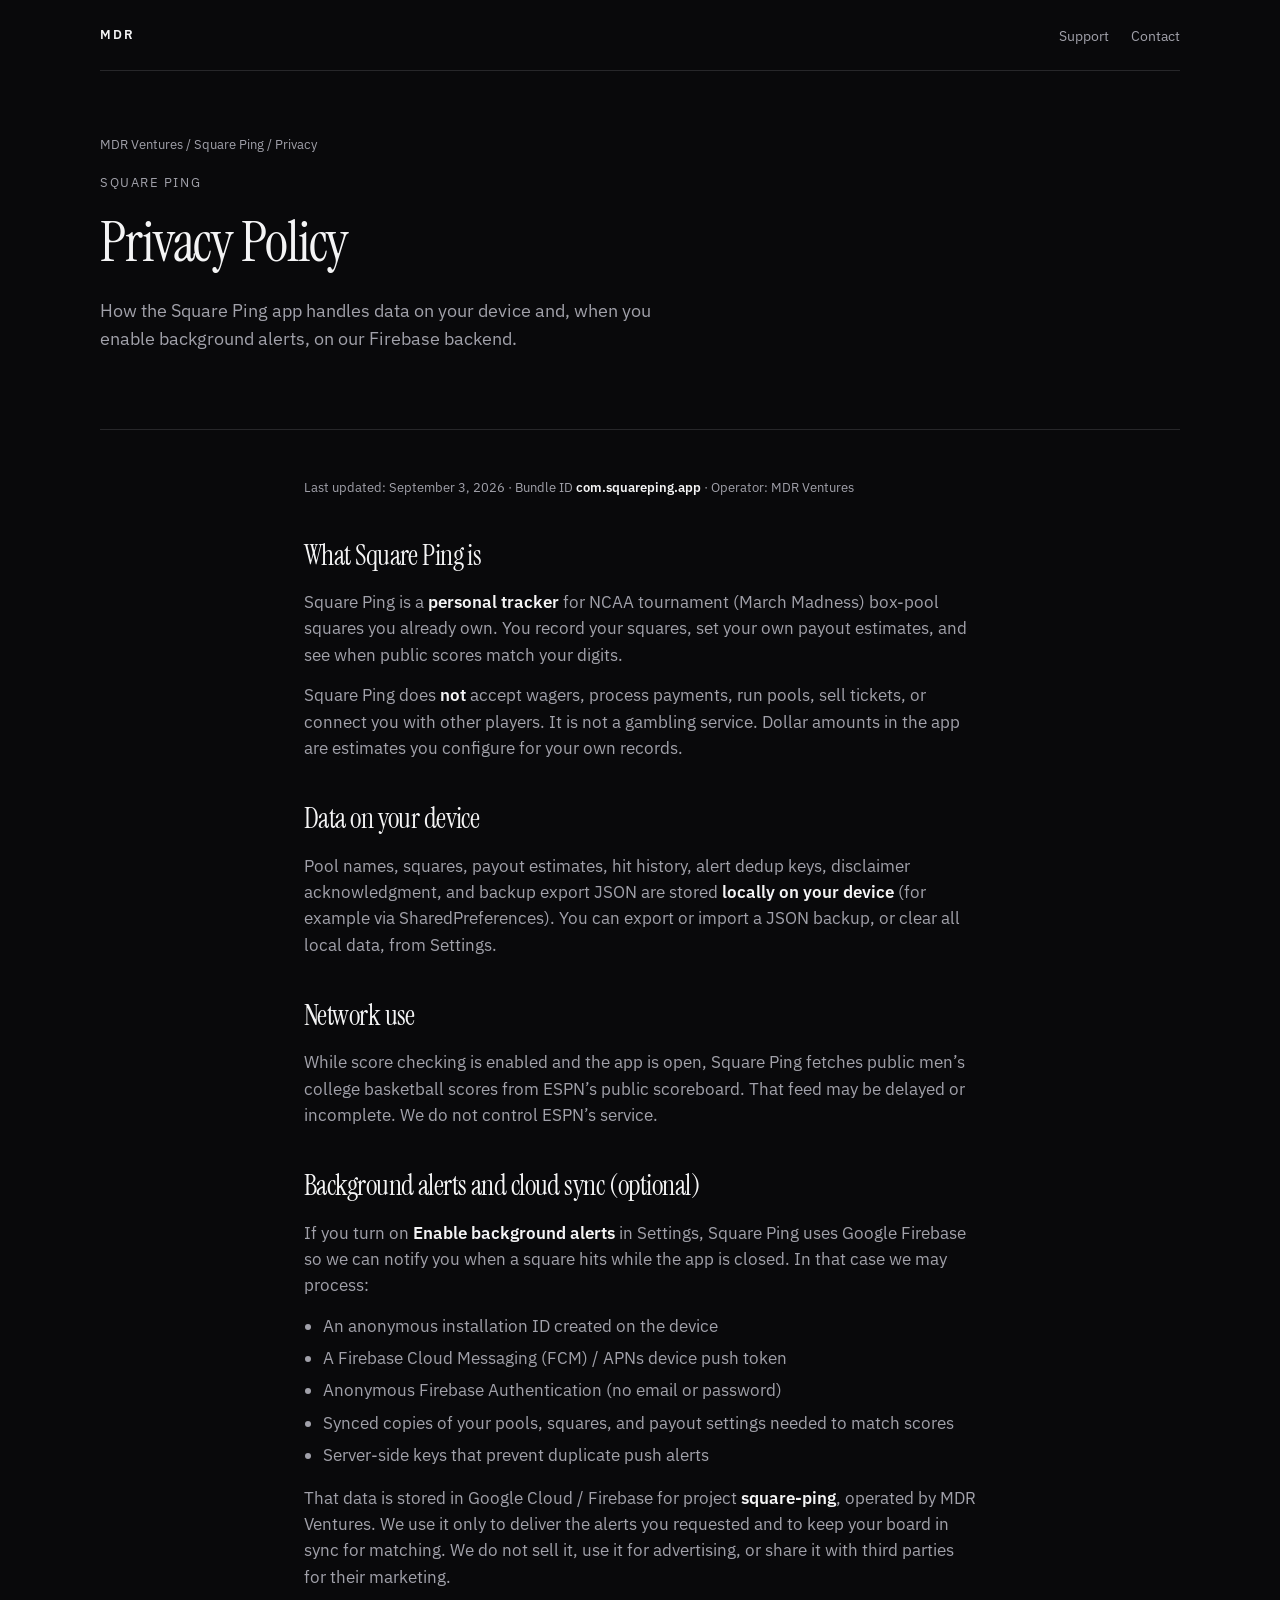
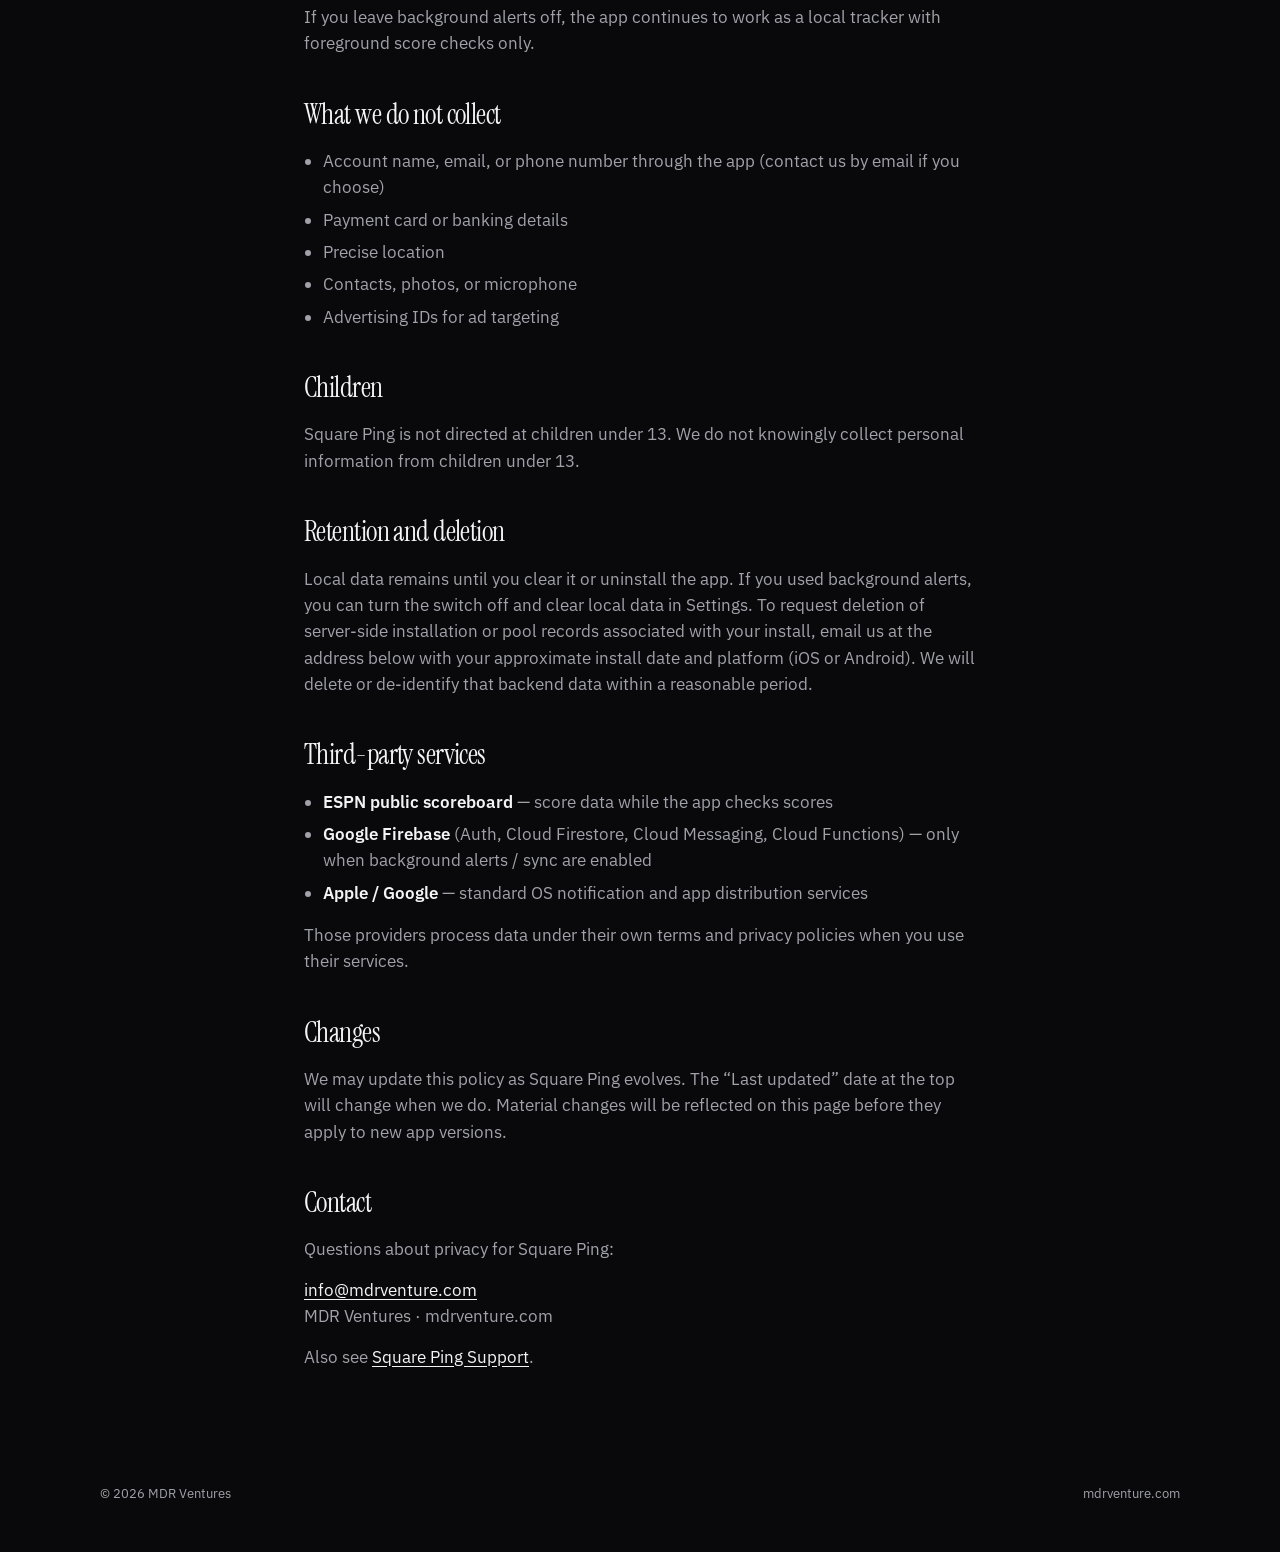
==== squareping/privacy/index.html @ a6117931 "Add Square Ping privacy and support pages App Store / Play need public HTTPS privacy and support URL" ====
<!DOCTYPE html>
<html lang="en">
<head>
  <meta charset="utf-8" />
  <meta name="viewport" content="width=device-width, initial-scale=1" />
  <title>Privacy Policy — Square Ping</title>
  <meta name="description" content="Privacy Policy for Square Ping, a personal NCAA tournament squares tracker by MDR Ventures." />
  <link rel="canonical" href="https://www.mdrventure.com/squareping/privacy/" />
  <link rel="preconnect" href="https://fonts.googleapis.com" />
  <link rel="preconnect" href="https://fonts.gstatic.com" crossorigin />
  <link href="https://fonts.googleapis.com/css2?family=IBM+Plex+Sans:wght@400;600&family=Instrument+Serif&display=swap" rel="stylesheet" />
  <link rel="stylesheet" href="/assets/css/site.css" />
</head>
<body>
  <header class="wrap nav">
    <a class="mark" href="/">MDR</a>
    <nav>
      <ul class="nav-links">
        <li><a href="/squareping/support/">Support</a></li>
        <li><a href="mailto:info@mdrventure.com">Contact</a></li>
      </ul>
    </nav>
  </header>

  <main>
    <section class="wrap page-hero">
      <p class="crumb"><a href="/">MDR Ventures</a> / Square Ping / Privacy</p>
      <p class="eyebrow">Square Ping</p>
      <h1>Privacy Policy</h1>
      <p class="dek">How the Square Ping app handles data on your device and, when you enable background alerts, on our Firebase backend.</p>
    </section>

    <article class="wrap prose">
      <p class="meta">Last updated: September 3, 2026 · Bundle ID <strong>com.squareping.app</strong> · Operator: MDR Ventures</p>

      <h2>What Square Ping is</h2>
      <p>Square Ping is a <strong>personal tracker</strong> for NCAA tournament (March Madness) box-pool squares you already own. You record your squares, set your own payout estimates, and see when public scores match your digits.</p>
      <p>Square Ping does <strong>not</strong> accept wagers, process payments, run pools, sell tickets, or connect you with other players. It is not a gambling service. Dollar amounts in the app are estimates you configure for your own records.</p>

      <h2>Data on your device</h2>
      <p>Pool names, squares, payout estimates, hit history, alert dedup keys, disclaimer acknowledgment, and backup export JSON are stored <strong>locally on your device</strong> (for example via SharedPreferences). You can export or import a JSON backup, or clear all local data, from Settings.</p>

      <h2>Network use</h2>
      <p>While score checking is enabled and the app is open, Square Ping fetches public men’s college basketball scores from ESPN’s public scoreboard. That feed may be delayed or incomplete. We do not control ESPN’s service.</p>

      <h2>Background alerts and cloud sync (optional)</h2>
      <p>If you turn on <strong>Enable background alerts</strong> in Settings, Square Ping uses Google Firebase so we can notify you when a square hits while the app is closed. In that case we may process:</p>
      <ul>
        <li>An anonymous installation ID created on the device</li>
        <li>A Firebase Cloud Messaging (FCM) / APNs device push token</li>
        <li>Anonymous Firebase Authentication (no email or password)</li>
        <li>Synced copies of your pools, squares, and payout settings needed to match scores</li>
        <li>Server-side keys that prevent duplicate push alerts</li>
      </ul>
      <p>That data is stored in Google Cloud / Firebase for project <strong>square-ping</strong>, operated by MDR Ventures. We use it only to deliver the alerts you requested and to keep your board in sync for matching. We do not sell it, use it for advertising, or share it with third parties for their marketing.</p>
      <p>If you leave background alerts off, the app continues to work as a local tracker with foreground score checks only.</p>

      <h2>What we do not collect</h2>
      <ul>
        <li>Account name, email, or phone number through the app (contact us by email if you choose)</li>
        <li>Payment card or banking details</li>
        <li>Precise location</li>
        <li>Contacts, photos, or microphone</li>
        <li>Advertising IDs for ad targeting</li>
      </ul>

      <h2>Children</h2>
      <p>Square Ping is not directed at children under 13. We do not knowingly collect personal information from children under 13.</p>

      <h2>Retention and deletion</h2>
      <p>Local data remains until you clear it or uninstall the app. If you used background alerts, you can turn the switch off and clear local data in Settings. To request deletion of server-side installation or pool records associated with your install, email us at the address below with your approximate install date and platform (iOS or Android). We will delete or de-identify that backend data within a reasonable period.</p>

      <h2>Third-party services</h2>
      <ul>
        <li><strong>ESPN public scoreboard</strong> — score data while the app checks scores</li>
        <li><strong>Google Firebase</strong> (Auth, Cloud Firestore, Cloud Messaging, Cloud Functions) — only when background alerts / sync are enabled</li>
        <li><strong>Apple / Google</strong> — standard OS notification and app distribution services</li>
      </ul>
      <p>Those providers process data under their own terms and privacy policies when you use their services.</p>

      <h2>Changes</h2>
      <p>We may update this policy as Square Ping evolves. The “Last updated” date at the top will change when we do. Material changes will be reflected on this page before they apply to new app versions.</p>

      <h2>Contact</h2>
      <p>Questions about privacy for Square Ping:</p>
      <p><a href="mailto:info@mdrventure.com">info@mdrventure.com</a><br />
      MDR Ventures · mdrventure.com</p>
      <p>Also see <a href="/squareping/support/">Square Ping Support</a>.</p>
    </article>
  </main>

  <footer class="wrap foot">
    <p>© 2026 MDR Ventures</p>
    <p>mdrventure.com</p>
  </footer>
</body>
</html>
---- assets/css/site.css ----
:root {
  --bg: #09090b;
  --bg-elev: #111113;
  --text: #f4f4f5;
  --muted: #a1a1aa;
  --line: #27272a;
  --accent: #e8e4d9;
}

* { box-sizing: border-box; }
html, body { margin: 0; padding: 0; }
html { scroll-behavior: smooth; }

body {
  background: var(--bg);
  color: var(--text);
  font-family: "IBM Plex Sans", "Helvetica Neue", Helvetica, Arial, sans-serif;
  font-size: 17px;
  line-height: 1.55;
  -webkit-font-smoothing: antialiased;
}

a { color: inherit; }

.wrap {
  width: min(1080px, calc(100% - 48px));
  margin: 0 auto;
}

.nav {
  display: flex;
  align-items: center;
  justify-content: space-between;
  padding: 22px 0;
  border-bottom: 1px solid var(--line);
}

.mark {
  font-size: 13px;
  font-weight: 600;
  letter-spacing: 0.16em;
  text-decoration: none;
}

.nav-links {
  display: flex;
  gap: 22px;
  list-style: none;
  margin: 0;
  padding: 0;
}

.nav-links a {
  color: var(--muted);
  text-decoration: none;
  font-size: 14px;
}

.nav-links a:hover { color: var(--text); }

.hero {
  padding: 96px 0 88px;
  border-bottom: 1px solid var(--line);
}

.eyebrow {
  color: var(--muted);
  font-size: 13px;
  letter-spacing: 0.12em;
  text-transform: uppercase;
  margin: 0 0 22px;
}

h1, h2, h3 {
  font-family: "Instrument Serif", Georgia, "Times New Roman", serif;
  font-weight: 400;
  letter-spacing: -0.02em;
  margin: 0;
}

h1 {
  font-size: clamp(40px, 7vw, 76px);
  line-height: 0.95;
  max-width: 14ch;
}

.dek {
  max-width: 36rem;
  color: var(--muted);
  font-size: 18px;
  margin: 28px 0 36px;
}

.btn {
  display: inline-flex;
  align-items: center;
  background: var(--accent);
  color: #111;
  text-decoration: none;
  font-size: 14px;
  font-weight: 600;
  letter-spacing: 0.02em;
  padding: 12px 18px;
}

.btn:hover { filter: brightness(1.05); }

.section {
  padding: 80px 0;
  border-bottom: 1px solid var(--line);
}

h2 {
  font-size: clamp(28px, 4vw, 40px);
  margin-bottom: 36px;
}

.grid {
  display: grid;
  grid-template-columns: repeat(2, 1fr);
  gap: 1px;
  background: var(--line);
  border: 1px solid var(--line);
}

.tile {
  background: var(--bg);
  padding: 28px 26px 32px;
}

.tile h3 {
  font-size: 28px;
  margin-bottom: 12px;
}

.tile p, .prose p {
  color: var(--muted);
  margin: 0;
}

.split {
  display: grid;
  grid-template-columns: 1fr 1fr;
  gap: 48px;
}

.note {
  color: var(--text);
  font-size: 20px;
  line-height: 1.45;
  margin: 0 0 16px;
}

.fine {
  color: var(--muted);
  font-size: 14px;
  margin: 0;
}

.contact-mail {
  display: inline-block;
  font-family: "Instrument Serif", Georgia, serif;
  font-size: clamp(28px, 4vw, 44px);
  text-decoration: none;
  border-bottom: 1px solid var(--line);
  padding-bottom: 4px;
}

.contact-mail:hover { border-bottom-color: var(--text); }

.foot {
  padding: 28px 0 48px;
  display: flex;
  justify-content: space-between;
  gap: 16px;
  color: var(--muted);
  font-size: 13px;
}

.foot p { margin: 0; }

@media (max-width: 720px) {
  .wrap { width: min(1080px, calc(100% - 32px)); }
  .hero { padding: 64px 0 56px; }
  .section { padding: 56px 0; }
  .grid, .split { grid-template-columns: 1fr; }
  .foot { flex-direction: column; }
}

/* Legal / product subpages */
.page-hero {
  padding: 64px 0 40px;
  border-bottom: 1px solid var(--line);
}
.page-hero h1 {
  max-width: 18ch;
  font-size: clamp(36px, 6vw, 56px);
}
.crumb {
  color: var(--muted);
  font-size: 13px;
  margin: 0 0 18px;
}
.crumb a { color: var(--muted); text-decoration: none; }
.crumb a:hover { color: var(--text); }
.prose {
  padding: 48px 0 72px;
  max-width: 42rem;
}
.prose h2 {
  font-size: 28px;
  margin: 36px 0 12px;
}
.prose h3 {
  font-family: "IBM Plex Sans", sans-serif;
  font-size: 15px;
  font-weight: 600;
  letter-spacing: 0.04em;
  text-transform: uppercase;
  color: var(--muted);
  margin: 28px 0 10px;
}
.prose p { margin: 0 0 14px; color: var(--muted); }
.prose ul {
  margin: 0 0 16px;
  padding-left: 1.2rem;
  color: var(--muted);
}
.prose li { margin-bottom: 6px; }
.prose strong { color: var(--text); font-weight: 600; }
.prose a { color: var(--text); text-decoration: underline; text-underline-offset: 3px; }
.meta {
  color: var(--muted);
  font-size: 13px;
  margin: 0 0 28px;
}
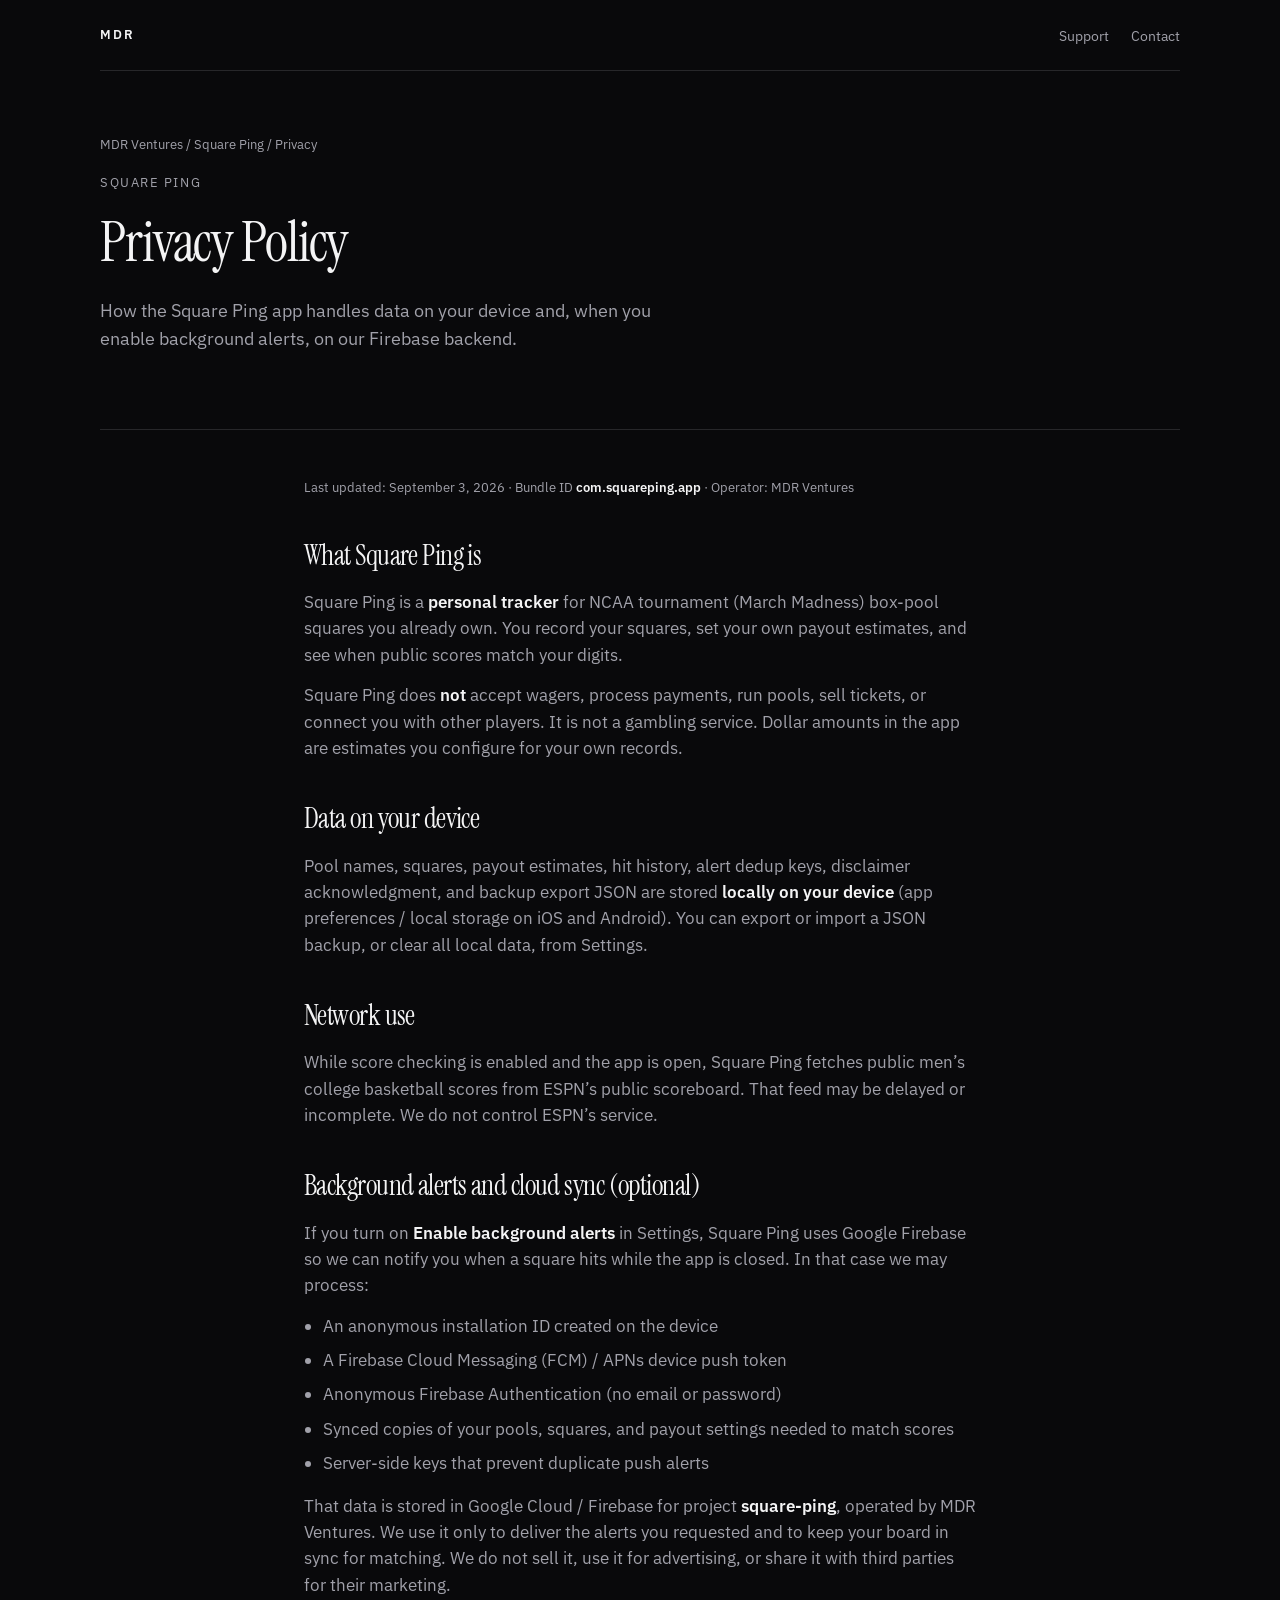
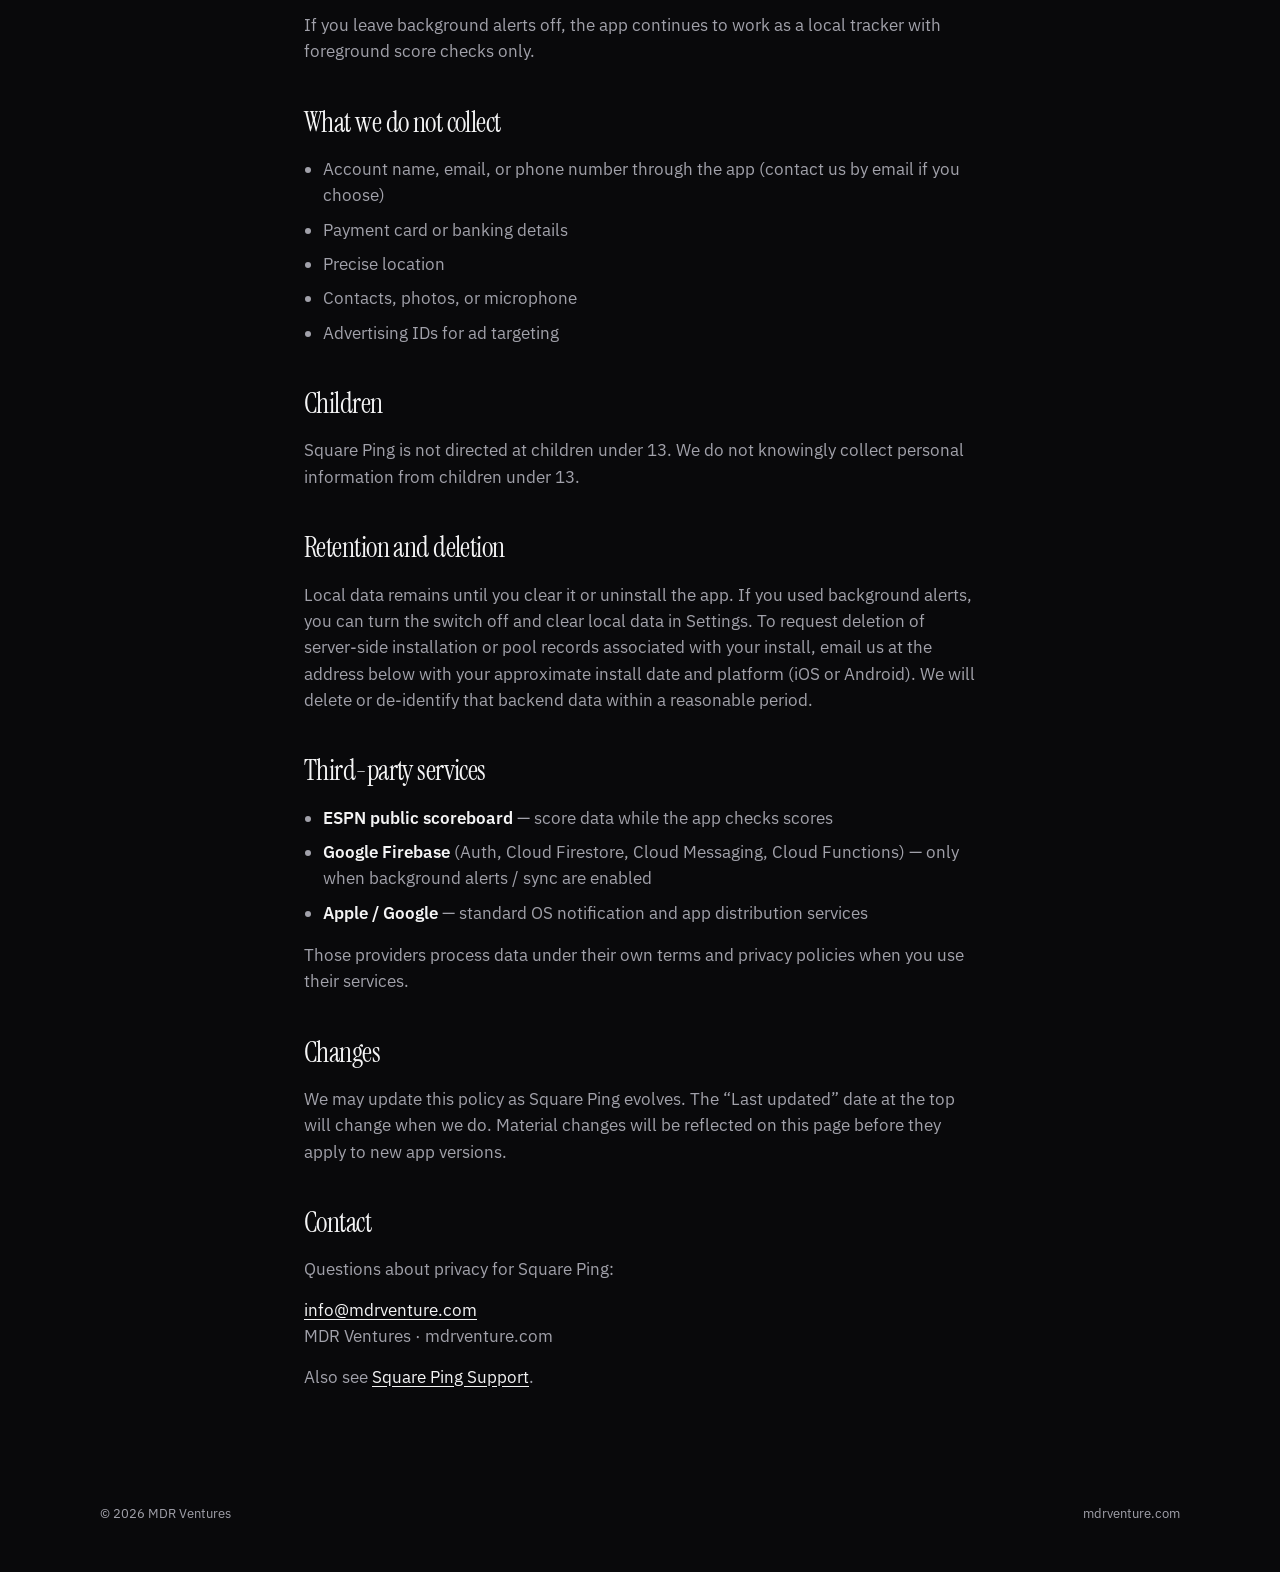
==== commit 36701245: "Address Copilot review: CSS redundancy, privacy wording, support copy and styles" ====
--- a/squareping/privacy/index.html
+++ b/squareping/privacy/index.html
@@ -38,7 +38,7 @@
       <p>Square Ping does <strong>not</strong> accept wagers, process payments, run pools, sell tickets, or connect you with other players. It is not a gambling service. Dollar amounts in the app are estimates you configure for your own records.</p>
 
       <h2>Data on your device</h2>
-      <p>Pool names, squares, payout estimates, hit history, alert dedup keys, disclaimer acknowledgment, and backup export JSON are stored <strong>locally on your device</strong> (for example via SharedPreferences). You can export or import a JSON backup, or clear all local data, from Settings.</p>
+      <p>Pool names, squares, payout estimates, hit history, alert dedup keys, disclaimer acknowledgment, and backup export JSON are stored <strong>locally on your device</strong> (app preferences / local storage on iOS and Android). You can export or import a JSON backup, or clear all local data, from Settings.</p>
 
       <h2>Network use</h2>
       <p>While score checking is enabled and the app is open, Square Ping fetches public men’s college basketball scores from ESPN’s public scoreboard. That feed may be delayed or incomplete. We do not control ESPN’s service.</p>
--- a/assets/css/site.css
+++ b/assets/css/site.css
@@ -133,7 +133,7 @@
   margin-bottom: 12px;
 }
 
-.tile p, .prose p {
+.tile p {
   color: var(--muted);
   margin: 0;
 }
@@ -221,14 +221,18 @@
   margin: 28px 0 10px;
 }
 .prose p { margin: 0 0 14px; color: var(--muted); }
-.prose ul {
+.prose ul,
+.prose ol {
   margin: 0 0 16px;
   padding-left: 1.2rem;
   color: var(--muted);
 }
-.prose li { margin-bottom: 6px; }
+.prose li { margin-bottom: 8px; }
 .prose strong { color: var(--text); font-weight: 600; }
 .prose a { color: var(--text); text-decoration: underline; text-underline-offset: 3px; }
+.prose .after-contact {
+  margin-top: 24px;
+}
 .meta {
   color: var(--muted);
   font-size: 13px;
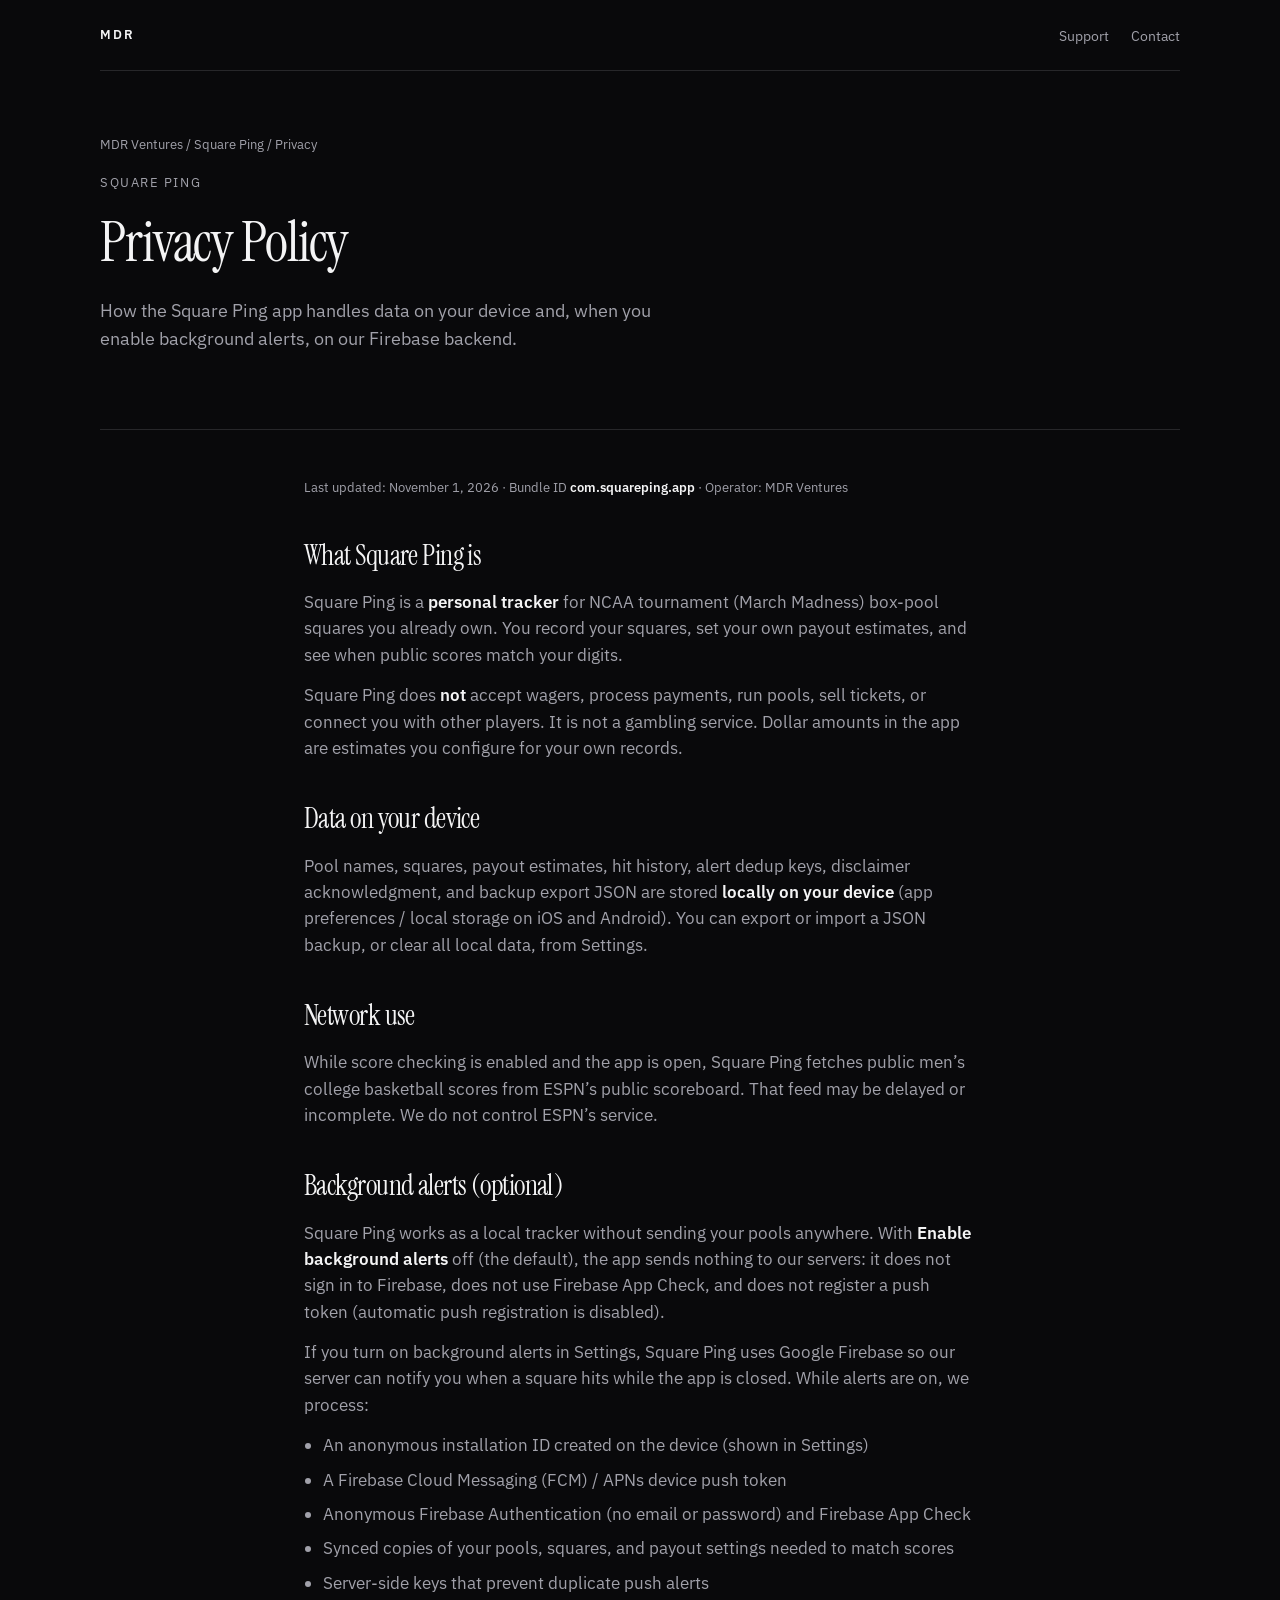
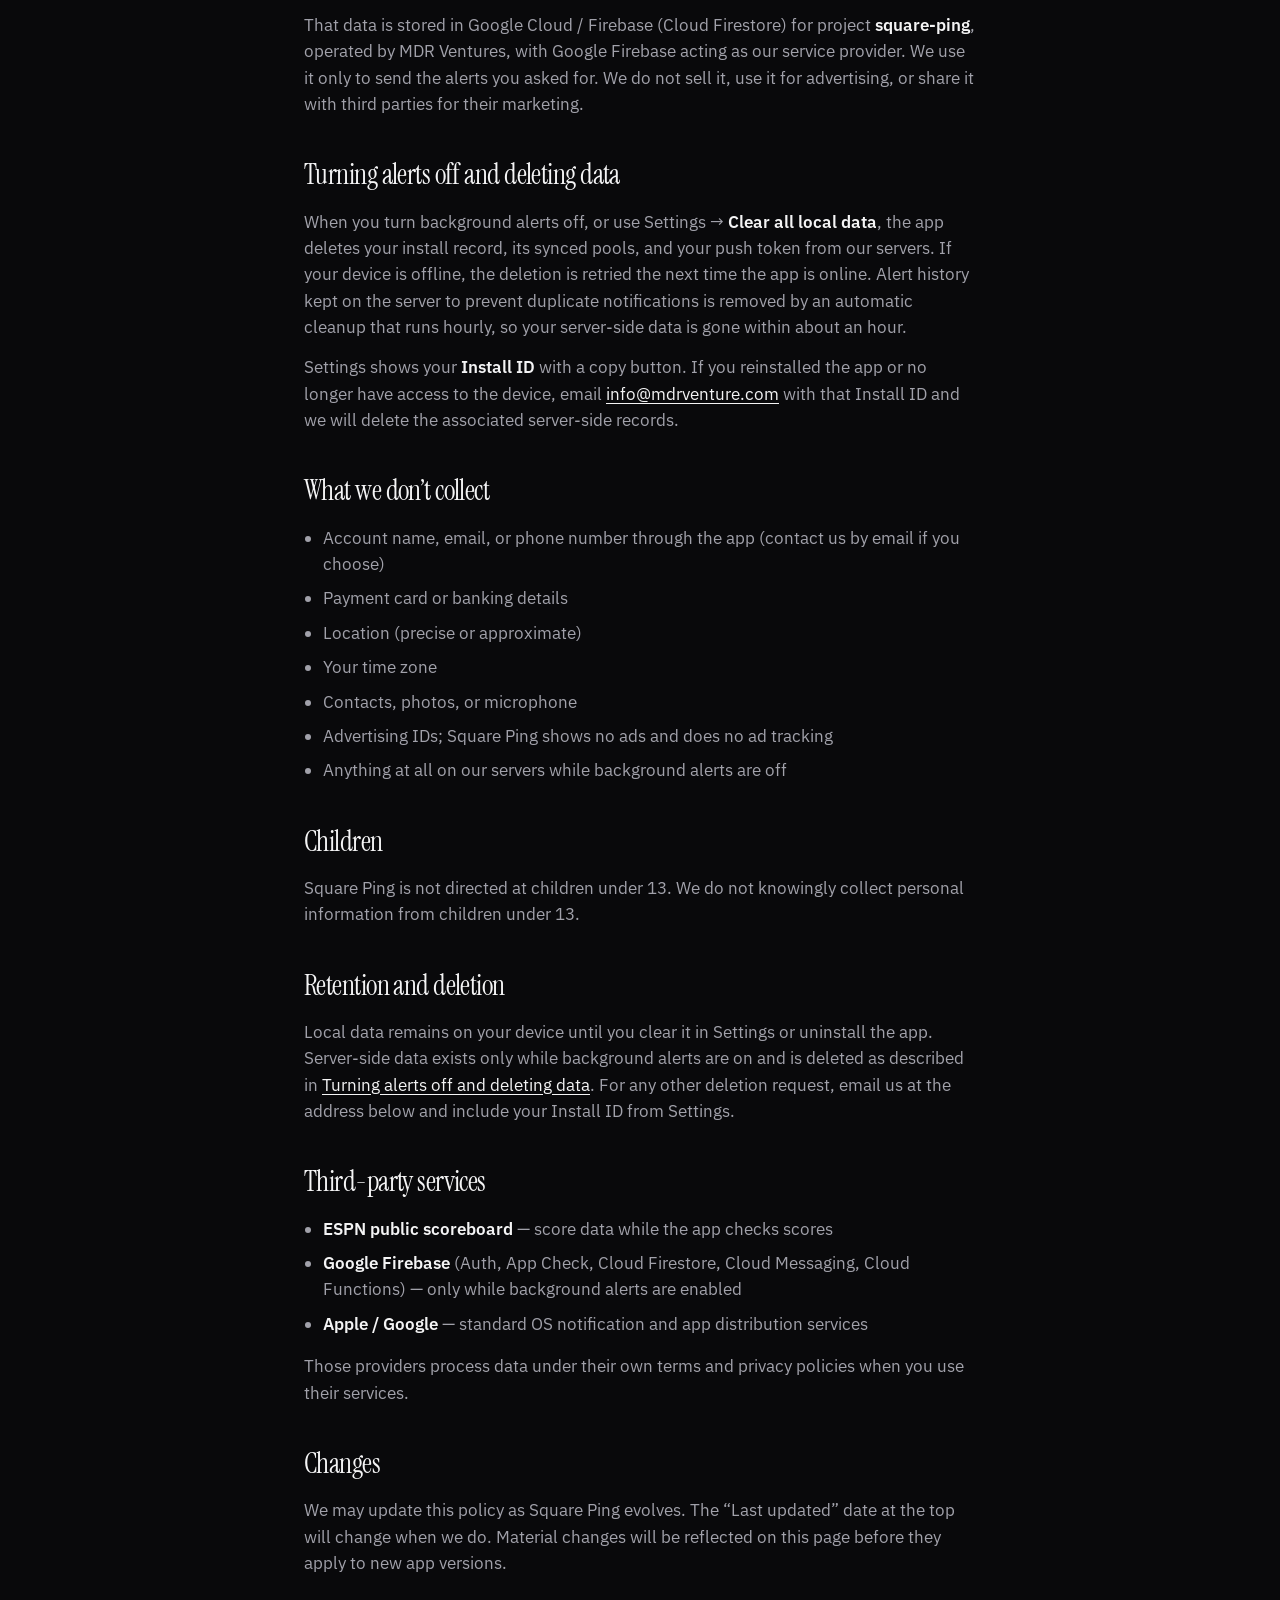
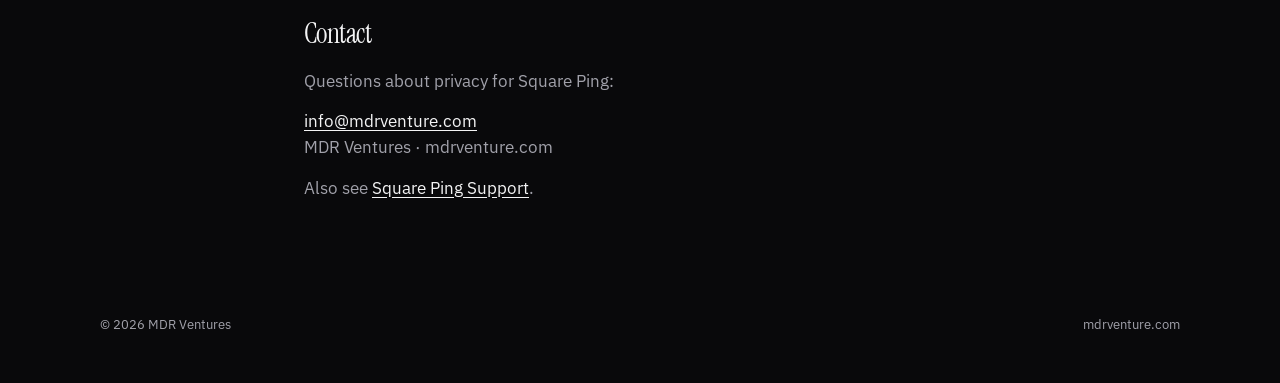
==== commit 71649ca9: "Square Ping privacy: alerts-off sync gating and deletion (app 1.0.0+8)" ====
--- a/squareping/privacy/index.html
+++ b/squareping/privacy/index.html
@@ -31,7 +31,7 @@
     </section>
 
     <article class="wrap prose">
-      <p class="meta">Last updated: September 3, 2026 · Bundle ID <strong>com.squareping.app</strong> · Operator: MDR Ventures</p>
+      <p class="meta">Last updated: November 1, 2026 · Bundle ID <strong>com.squareping.app</strong> · Operator: MDR Ventures</p>
 
       <h2>What Square Ping is</h2>
       <p>Square Ping is a <strong>personal tracker</strong> for NCAA tournament (March Madness) box-pool squares you already own. You record your squares, set your own payout estimates, and see when public scores match your digits.</p>
@@ -43,37 +43,43 @@
       <h2>Network use</h2>
       <p>While score checking is enabled and the app is open, Square Ping fetches public men’s college basketball scores from ESPN’s public scoreboard. That feed may be delayed or incomplete. We do not control ESPN’s service.</p>
 
-      <h2>Background alerts and cloud sync (optional)</h2>
-      <p>If you turn on <strong>Enable background alerts</strong> in Settings, Square Ping uses Google Firebase so we can notify you when a square hits while the app is closed. In that case we may process:</p>
+      <h2>Background alerts (optional)</h2>
+      <p>Square Ping works as a local tracker without sending your pools anywhere. With <strong>Enable background alerts</strong> off (the default), the app sends nothing to our servers: it does not sign in to Firebase, does not use Firebase App Check, and does not register a push token (automatic push registration is disabled).</p>
+      <p>If you turn on background alerts in Settings, Square Ping uses Google Firebase so our server can notify you when a square hits while the app is closed. While alerts are on, we process:</p>
       <ul>
-        <li>An anonymous installation ID created on the device</li>
+        <li>An anonymous installation ID created on the device (shown in Settings)</li>
         <li>A Firebase Cloud Messaging (FCM) / APNs device push token</li>
-        <li>Anonymous Firebase Authentication (no email or password)</li>
+        <li>Anonymous Firebase Authentication (no email or password) and Firebase App Check</li>
         <li>Synced copies of your pools, squares, and payout settings needed to match scores</li>
         <li>Server-side keys that prevent duplicate push alerts</li>
       </ul>
-      <p>That data is stored in Google Cloud / Firebase for project <strong>square-ping</strong>, operated by MDR Ventures. We use it only to deliver the alerts you requested and to keep your board in sync for matching. We do not sell it, use it for advertising, or share it with third parties for their marketing.</p>
-      <p>If you leave background alerts off, the app continues to work as a local tracker with foreground score checks only.</p>
+      <p>That data is stored in Google Cloud / Firebase (Cloud Firestore) for project <strong>square-ping</strong>, operated by MDR Ventures, with Google Firebase acting as our service provider. We use it only to send the alerts you asked for. We do not sell it, use it for advertising, or share it with third parties for their marketing.</p>
 
-      <h2>What we do not collect</h2>
+      <h2 id="turning-alerts-off">Turning alerts off and deleting data</h2>
+      <p>When you turn background alerts off, or use Settings → <strong>Clear all local data</strong>, the app deletes your install record, its synced pools, and your push token from our servers. If your device is offline, the deletion is retried the next time the app is online. Alert history kept on the server to prevent duplicate notifications is removed by an automatic cleanup that runs hourly, so your server-side data is gone within about an hour.</p>
+      <p>Settings shows your <strong>Install ID</strong> with a copy button. If you reinstalled the app or no longer have access to the device, email <a href="mailto:info@mdrventure.com">info@mdrventure.com</a> with that Install ID and we will delete the associated server-side records.</p>
+
+      <h2>What we don’t collect</h2>
       <ul>
         <li>Account name, email, or phone number through the app (contact us by email if you choose)</li>
         <li>Payment card or banking details</li>
-        <li>Precise location</li>
+        <li>Location (precise or approximate)</li>
+        <li>Your time zone</li>
         <li>Contacts, photos, or microphone</li>
-        <li>Advertising IDs for ad targeting</li>
+        <li>Advertising IDs; Square Ping shows no ads and does no ad tracking</li>
+        <li>Anything at all on our servers while background alerts are off</li>
       </ul>
 
       <h2>Children</h2>
       <p>Square Ping is not directed at children under 13. We do not knowingly collect personal information from children under 13.</p>
 
       <h2>Retention and deletion</h2>
-      <p>Local data remains until you clear it or uninstall the app. If you used background alerts, you can turn the switch off and clear local data in Settings. To request deletion of server-side installation or pool records associated with your install, email us at the address below with your approximate install date and platform (iOS or Android). We will delete or de-identify that backend data within a reasonable period.</p>
+      <p>Local data remains on your device until you clear it in Settings or uninstall the app. Server-side data exists only while background alerts are on and is deleted as described in <a href="#turning-alerts-off">Turning alerts off and deleting data</a>. For any other deletion request, email us at the address below and include your Install ID from Settings.</p>
 
       <h2>Third-party services</h2>
       <ul>
         <li><strong>ESPN public scoreboard</strong> — score data while the app checks scores</li>
-        <li><strong>Google Firebase</strong> (Auth, Cloud Firestore, Cloud Messaging, Cloud Functions) — only when background alerts / sync are enabled</li>
+        <li><strong>Google Firebase</strong> (Auth, App Check, Cloud Firestore, Cloud Messaging, Cloud Functions) — only while background alerts are enabled</li>
         <li><strong>Apple / Google</strong> — standard OS notification and app distribution services</li>
       </ul>
       <p>Those providers process data under their own terms and privacy policies when you use their services.</p>
--- a/assets/css/site.css
+++ b/assets/css/site.css
@@ -11,6 +11,10 @@
 html, body { margin: 0; padding: 0; }
 html { scroll-behavior: smooth; }
 
+@media (prefers-reduced-motion: reduce) {
+  html { scroll-behavior: auto; }
+}
+
 body {
   background: var(--bg);
   color: var(--text);
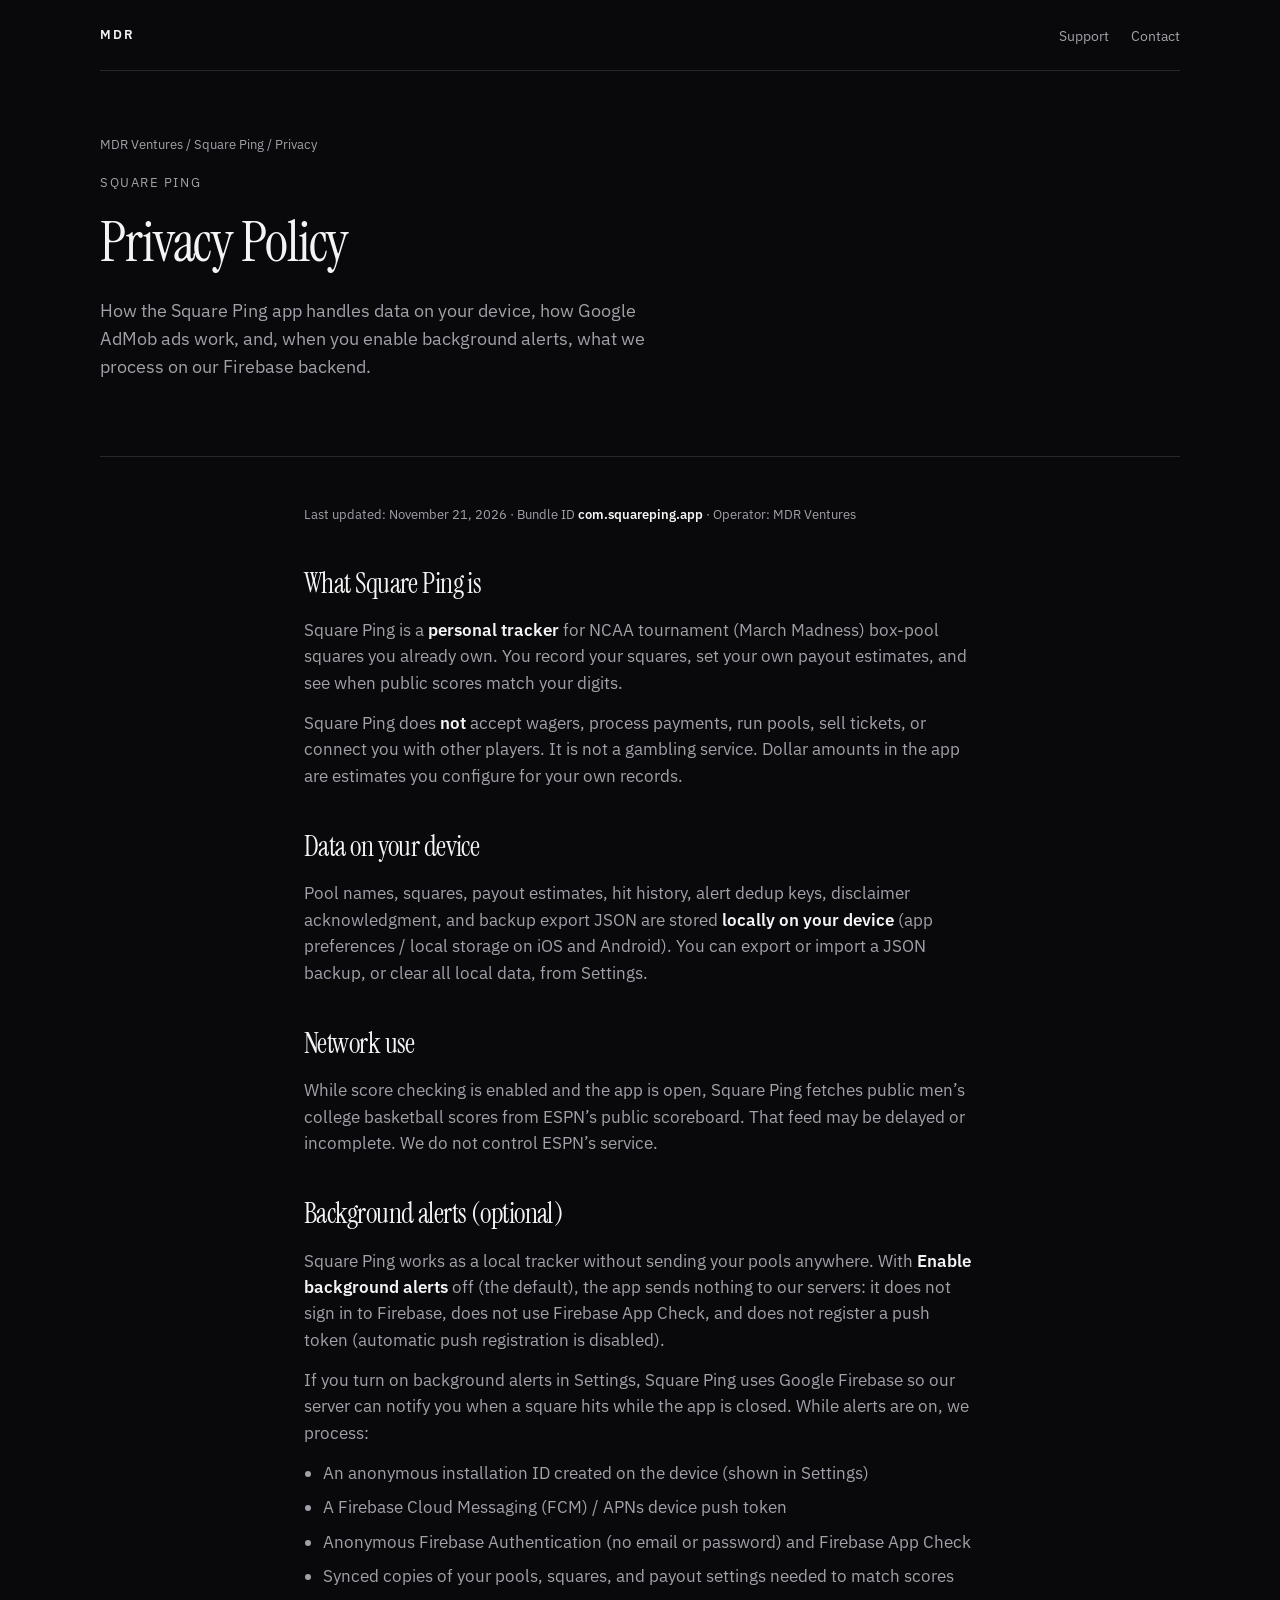
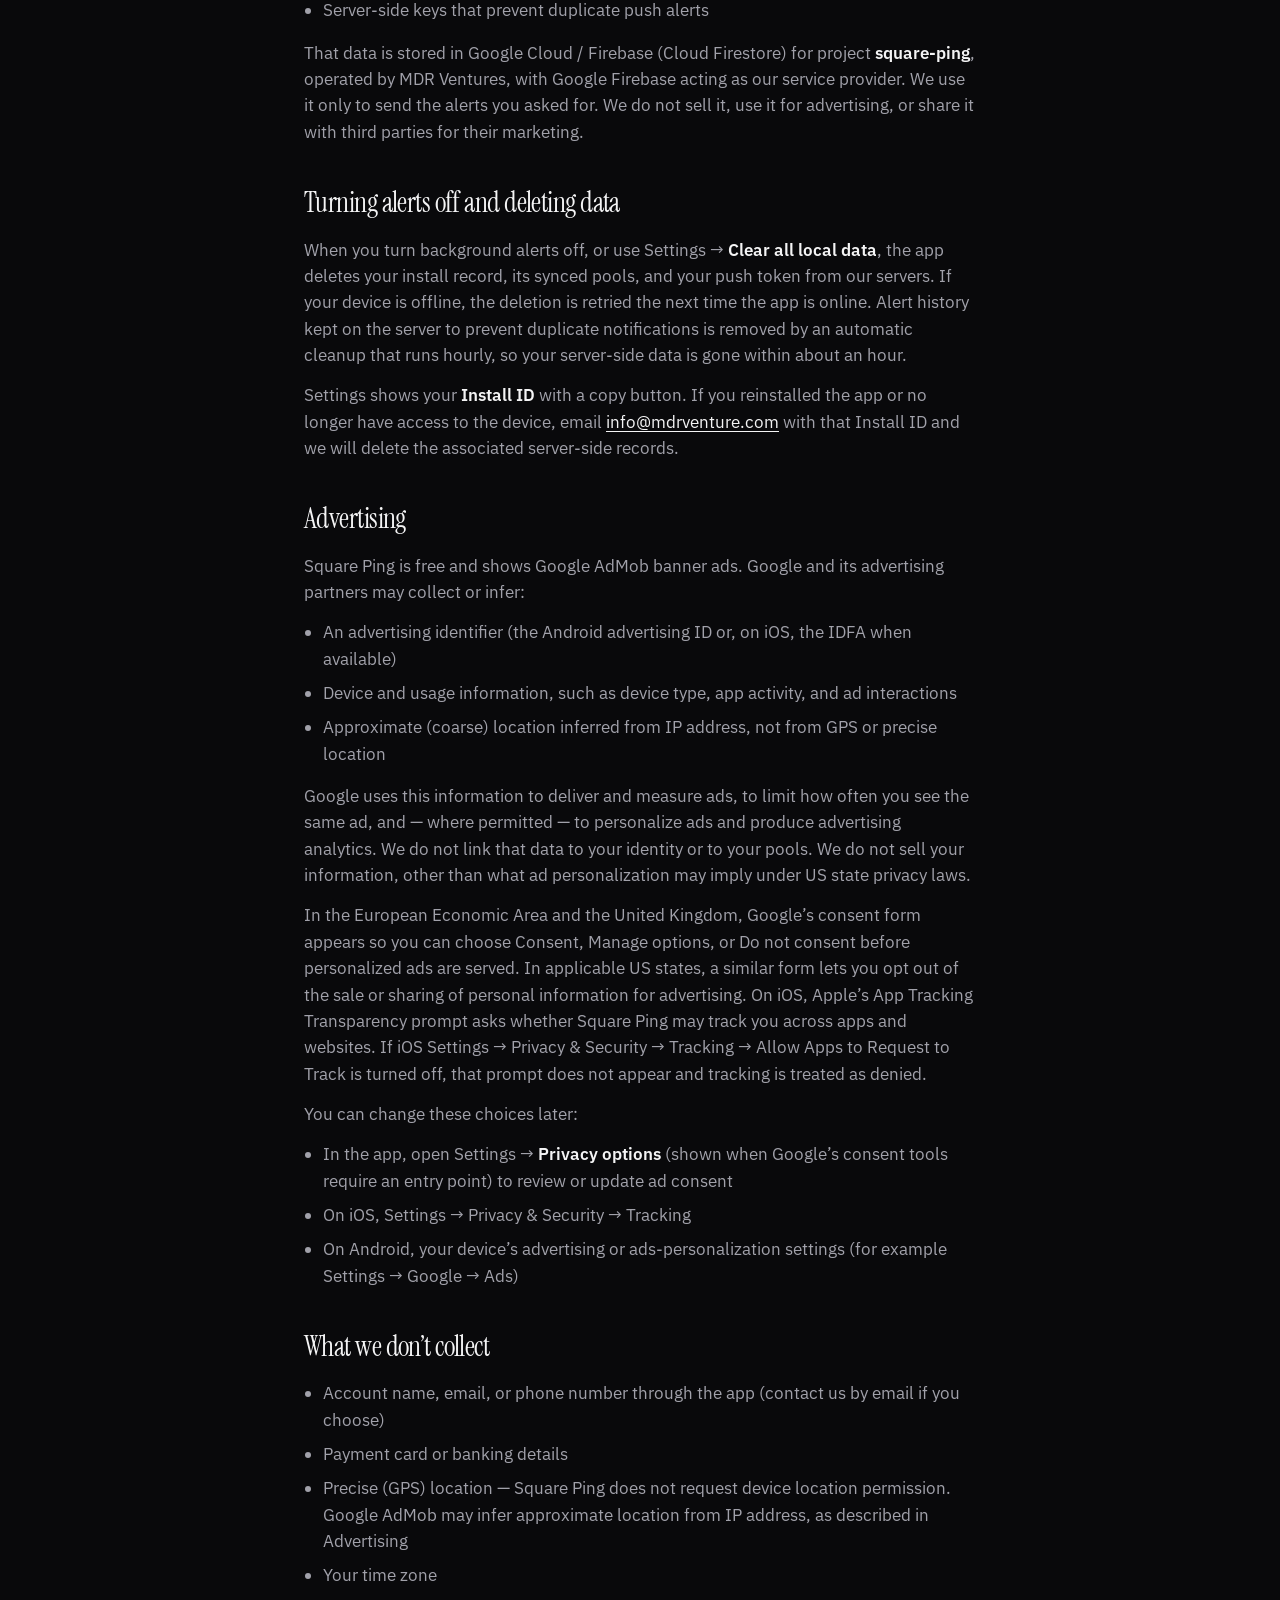
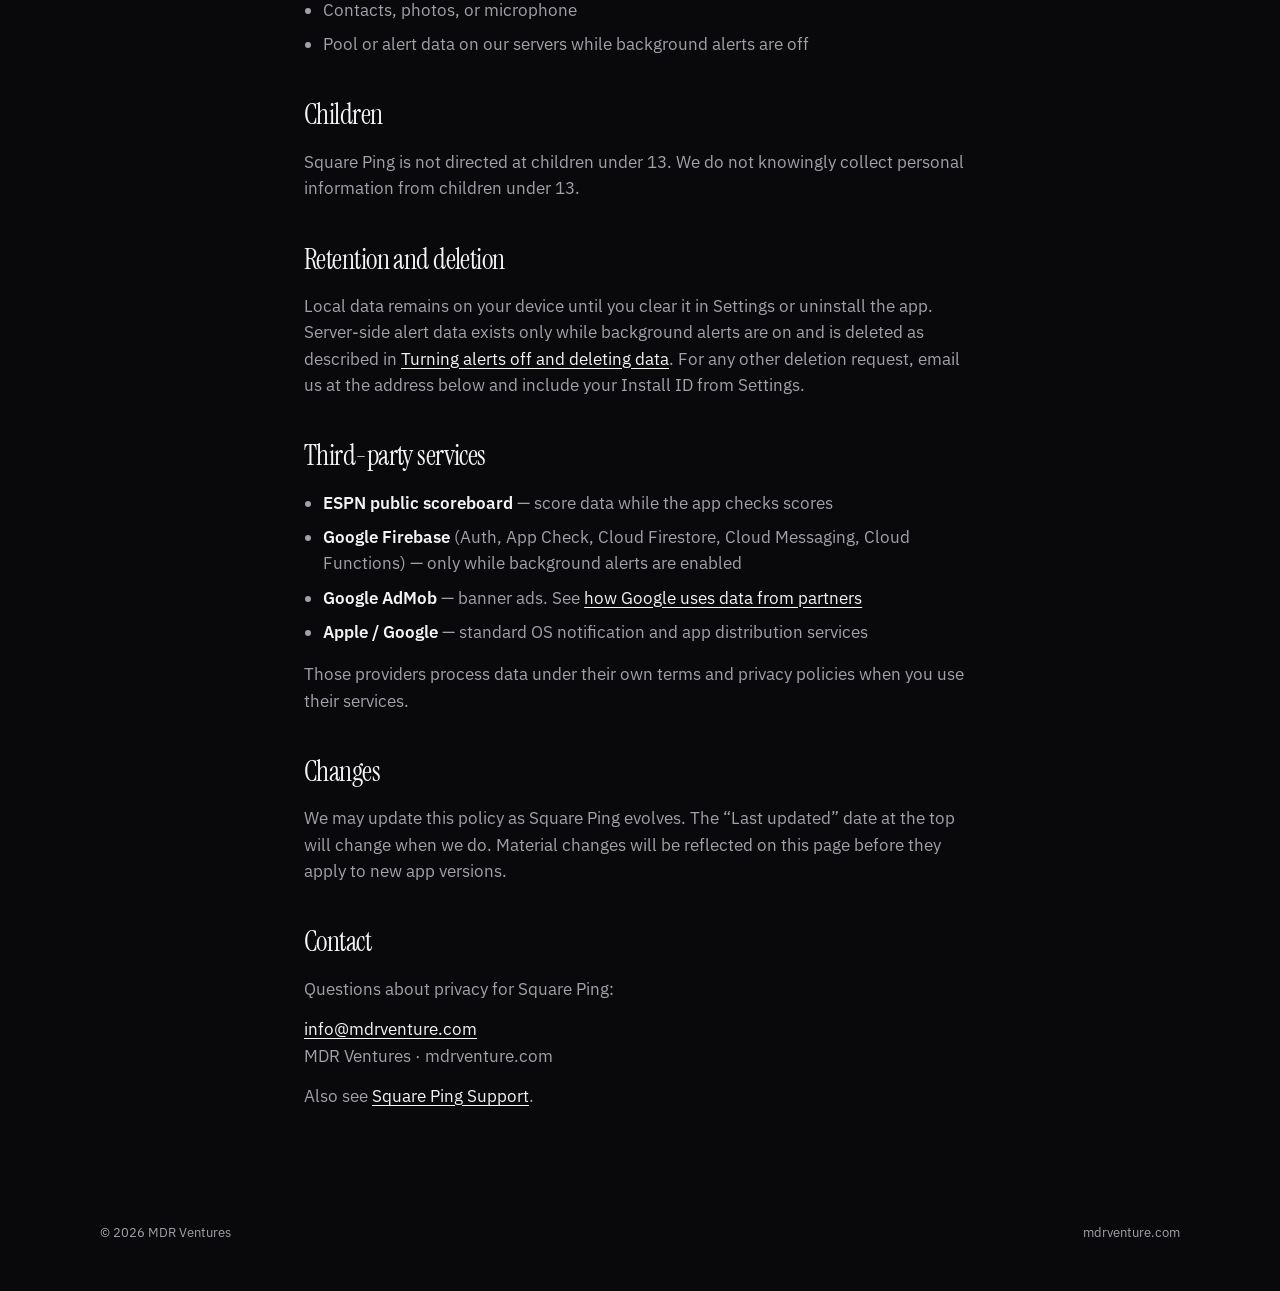
==== commit c6870cbf: "Square Ping privacy policy: disclose Google AdMob ads Remove the outdated no-ads and no-location cla" ====
--- a/squareping/privacy/index.html
+++ b/squareping/privacy/index.html
@@ -27,11 +27,11 @@
       <p class="crumb"><a href="/">MDR Ventures</a> / Square Ping / Privacy</p>
       <p class="eyebrow">Square Ping</p>
       <h1>Privacy Policy</h1>
-      <p class="dek">How the Square Ping app handles data on your device and, when you enable background alerts, on our Firebase backend.</p>
+      <p class="dek">How the Square Ping app handles data on your device, how Google AdMob ads work, and, when you enable background alerts, what we process on our Firebase backend.</p>
     </section>
 
     <article class="wrap prose">
-      <p class="meta">Last updated: November 1, 2026 · Bundle ID <strong>com.squareping.app</strong> · Operator: MDR Ventures</p>
+      <p class="meta">Last updated: November 21, 2026 · Bundle ID <strong>com.squareping.app</strong> · Operator: MDR Ventures</p>
 
       <h2>What Square Ping is</h2>
       <p>Square Ping is a <strong>personal tracker</strong> for NCAA tournament (March Madness) box-pool squares you already own. You record your squares, set your own payout estimates, and see when public scores match your digits.</p>
@@ -59,27 +59,43 @@
       <p>When you turn background alerts off, or use Settings → <strong>Clear all local data</strong>, the app deletes your install record, its synced pools, and your push token from our servers. If your device is offline, the deletion is retried the next time the app is online. Alert history kept on the server to prevent duplicate notifications is removed by an automatic cleanup that runs hourly, so your server-side data is gone within about an hour.</p>
       <p>Settings shows your <strong>Install ID</strong> with a copy button. If you reinstalled the app or no longer have access to the device, email <a href="mailto:info@mdrventure.com">info@mdrventure.com</a> with that Install ID and we will delete the associated server-side records.</p>
 
+      <h2>Advertising</h2>
+      <p>Square Ping is free and shows Google AdMob banner ads. Google and its advertising partners may collect or infer:</p>
+      <ul>
+        <li>An advertising identifier (the Android advertising ID or, on iOS, the IDFA when available)</li>
+        <li>Device and usage information, such as device type, app activity, and ad interactions</li>
+        <li>Approximate (coarse) location inferred from IP address, not from GPS or precise location</li>
+      </ul>
+      <p>Google uses this information to deliver and measure ads, to limit how often you see the same ad, and — where permitted — to personalize ads and produce advertising analytics. We do not link that data to your identity or to your pools. We do not sell your information, other than what ad personalization may imply under US state privacy laws.</p>
+      <p>In the European Economic Area and the United Kingdom, Google’s consent form appears so you can choose Consent, Manage options, or Do not consent before personalized ads are served. In applicable US states, a similar form lets you opt out of the sale or sharing of personal information for advertising. On iOS, Apple’s App Tracking Transparency prompt asks whether Square Ping may track you across apps and websites. If iOS Settings → Privacy &amp; Security → Tracking → Allow Apps to Request to Track is turned off, that prompt does not appear and tracking is treated as denied.</p>
+      <p>You can change these choices later:</p>
+      <ul>
+        <li>In the app, open Settings → <strong>Privacy options</strong> (shown when Google’s consent tools require an entry point) to review or update ad consent</li>
+        <li>On iOS, Settings → Privacy &amp; Security → Tracking</li>
+        <li>On Android, your device’s advertising or ads-personalization settings (for example Settings → Google → Ads)</li>
+      </ul>
+
       <h2>What we don’t collect</h2>
       <ul>
         <li>Account name, email, or phone number through the app (contact us by email if you choose)</li>
         <li>Payment card or banking details</li>
-        <li>Location (precise or approximate)</li>
+        <li>Precise (GPS) location — Square Ping does not request device location permission. Google AdMob may infer approximate location from IP address, as described in Advertising</li>
         <li>Your time zone</li>
         <li>Contacts, photos, or microphone</li>
-        <li>Advertising IDs; Square Ping shows no ads and does no ad tracking</li>
-        <li>Anything at all on our servers while background alerts are off</li>
+        <li>Pool or alert data on our servers while background alerts are off</li>
       </ul>
 
       <h2>Children</h2>
       <p>Square Ping is not directed at children under 13. We do not knowingly collect personal information from children under 13.</p>
 
       <h2>Retention and deletion</h2>
-      <p>Local data remains on your device until you clear it in Settings or uninstall the app. Server-side data exists only while background alerts are on and is deleted as described in <a href="#turning-alerts-off">Turning alerts off and deleting data</a>. For any other deletion request, email us at the address below and include your Install ID from Settings.</p>
+      <p>Local data remains on your device until you clear it in Settings or uninstall the app. Server-side alert data exists only while background alerts are on and is deleted as described in <a href="#turning-alerts-off">Turning alerts off and deleting data</a>. For any other deletion request, email us at the address below and include your Install ID from Settings.</p>
 
       <h2>Third-party services</h2>
       <ul>
         <li><strong>ESPN public scoreboard</strong> — score data while the app checks scores</li>
         <li><strong>Google Firebase</strong> (Auth, App Check, Cloud Firestore, Cloud Messaging, Cloud Functions) — only while background alerts are enabled</li>
+        <li><strong>Google AdMob</strong> — banner ads. See <a href="https://policies.google.com/technologies/partner-sites">how Google uses data from partners</a></li>
         <li><strong>Apple / Google</strong> — standard OS notification and app distribution services</li>
       </ul>
       <p>Those providers process data under their own terms and privacy policies when you use their services.</p>
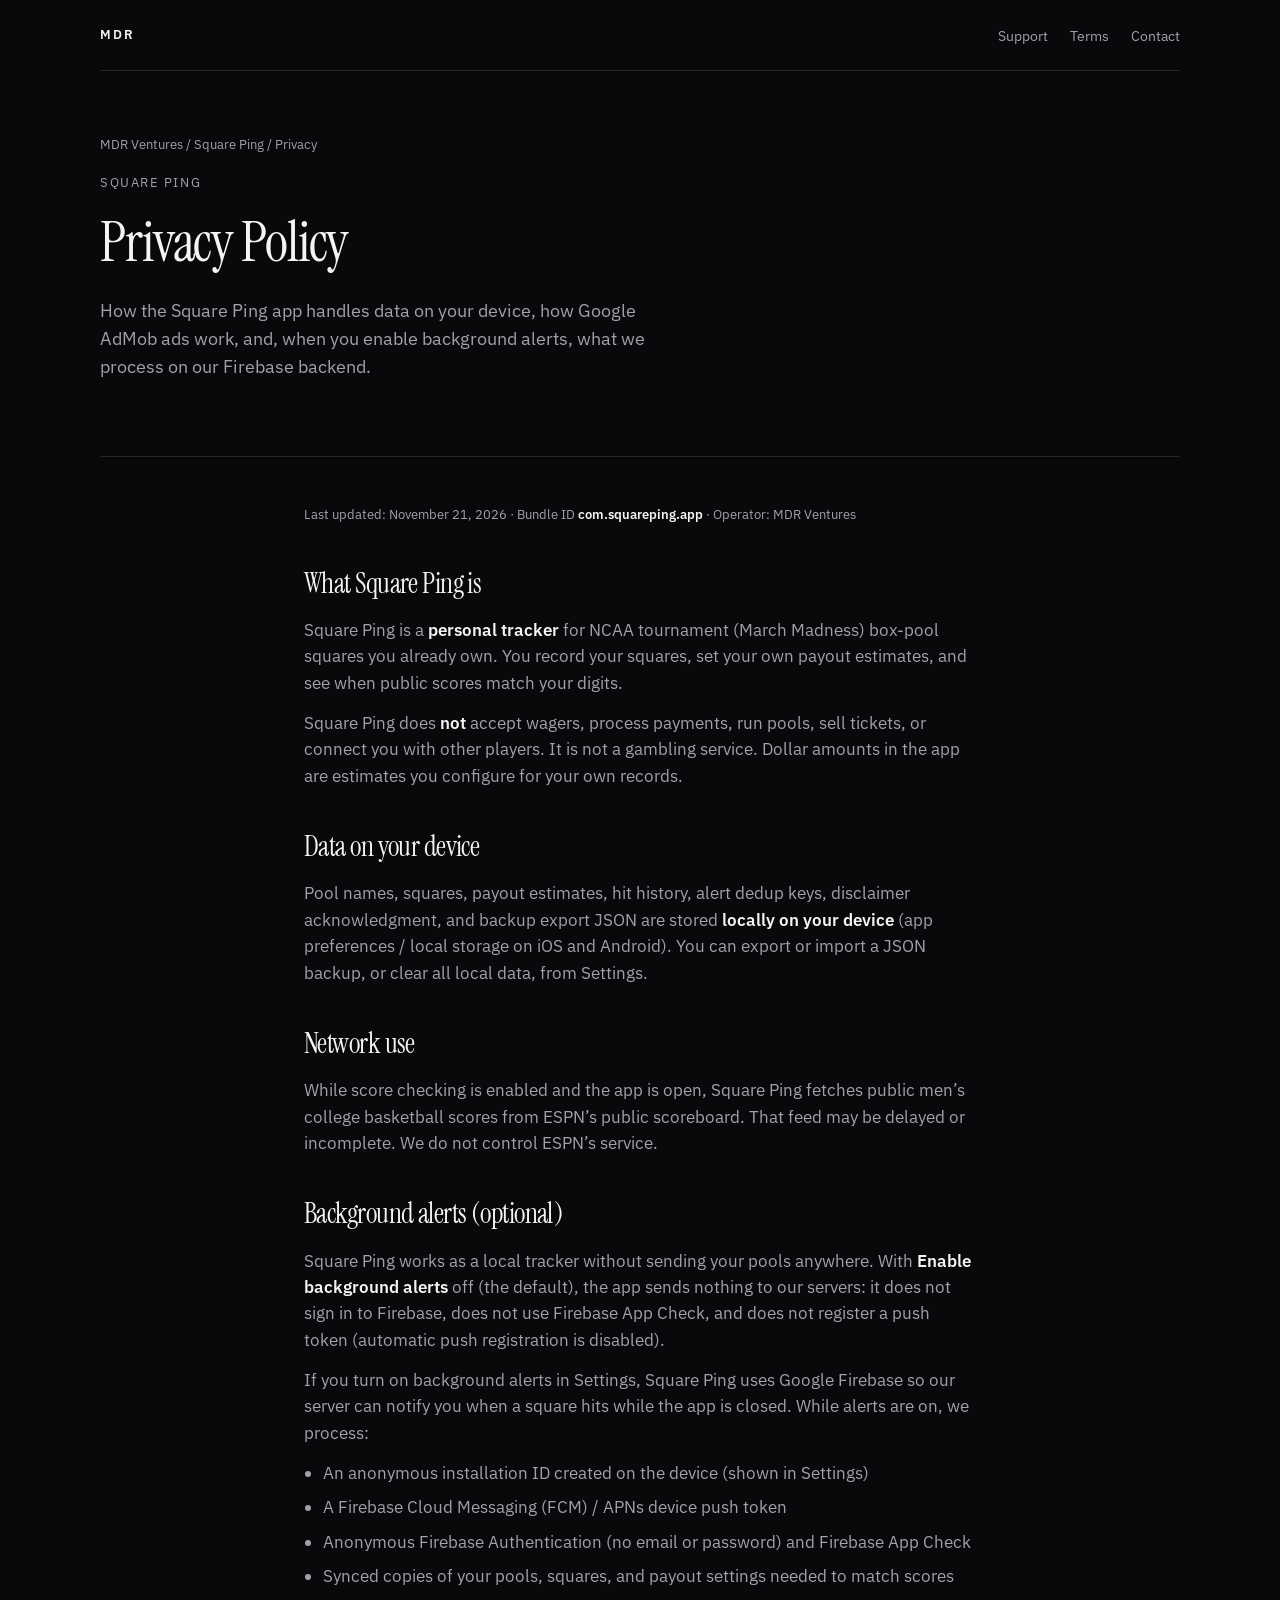
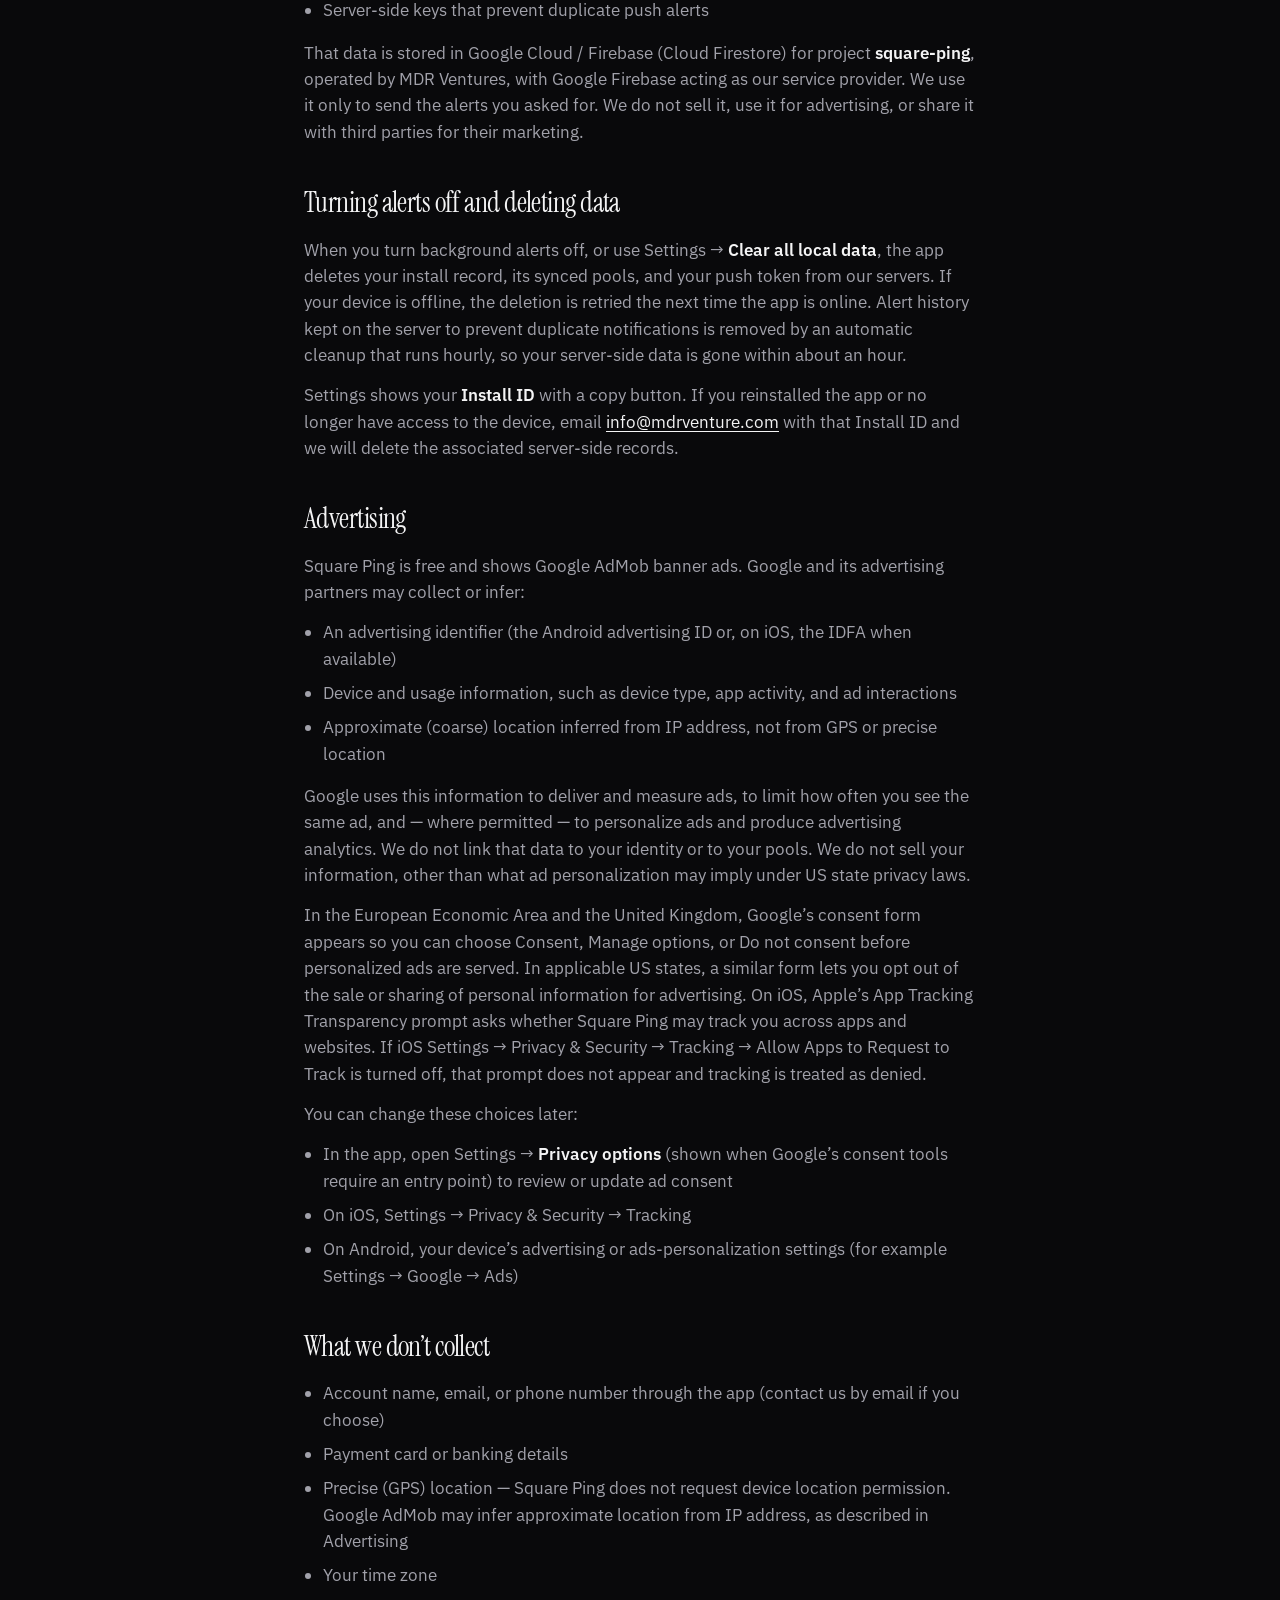
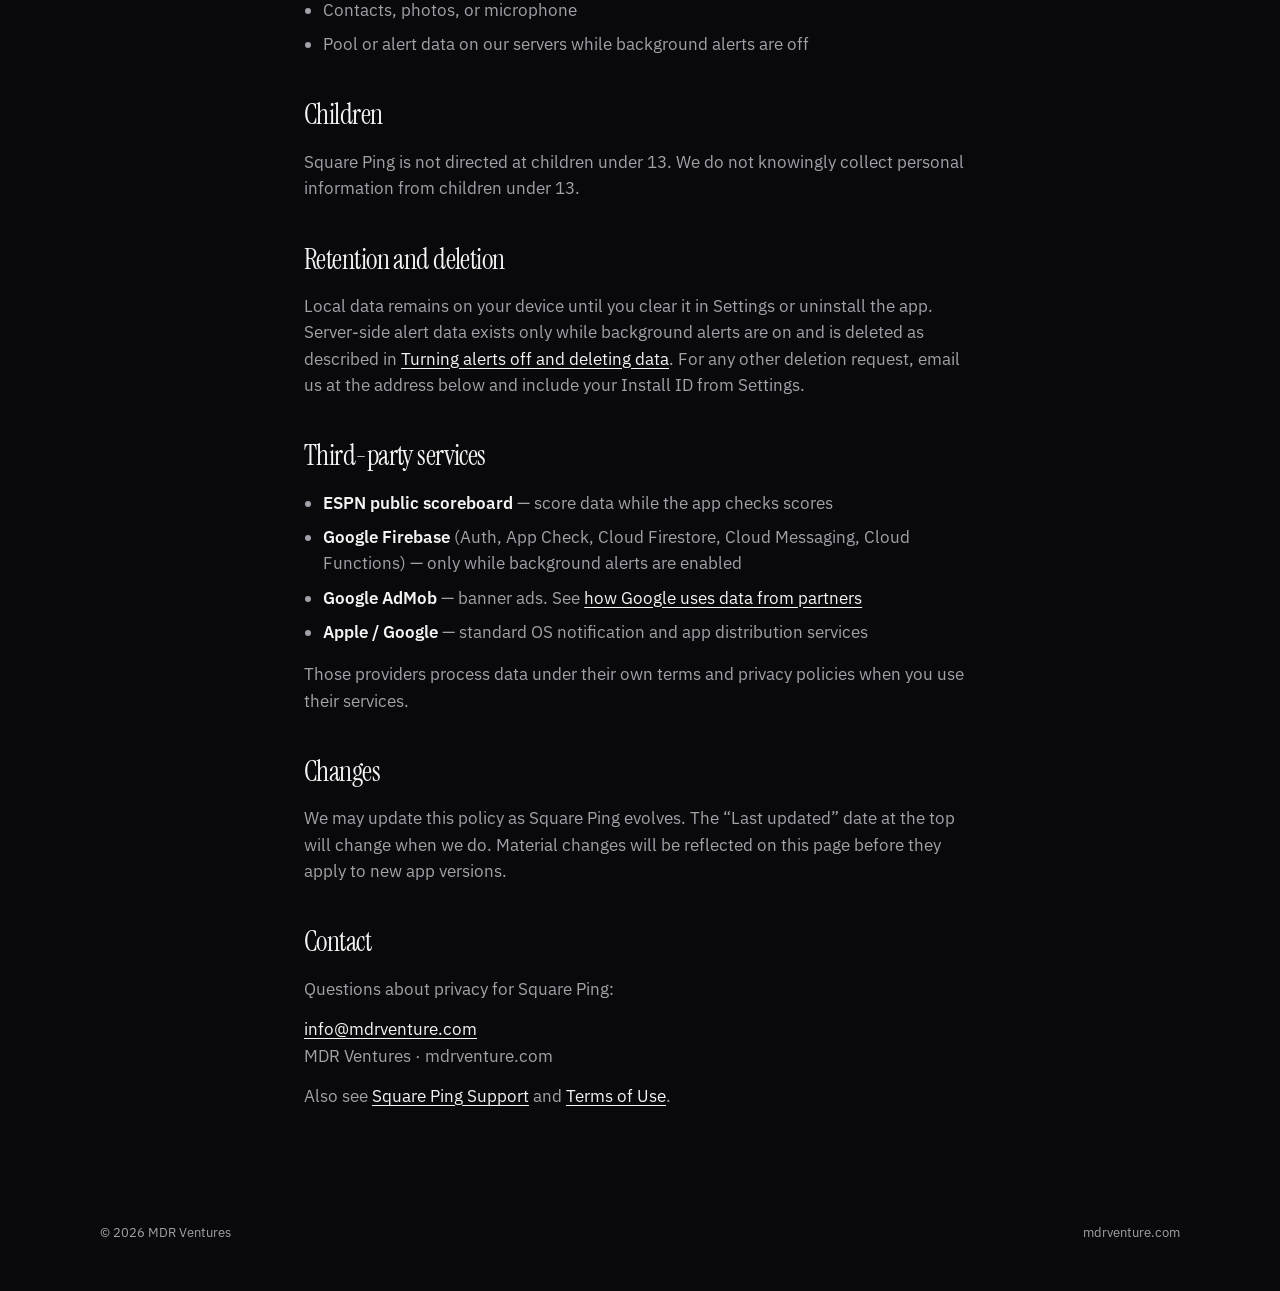
==== commit 5be62031: "Add Square Ping Terms of Use page Adds /squareping/terms/ and Terms links on Privacy, Support, and s" ====
--- a/squareping/privacy/index.html
+++ b/squareping/privacy/index.html
@@ -17,6 +17,7 @@
     <nav>
       <ul class="nav-links">
         <li><a href="/squareping/support/">Support</a></li>
+        <li><a href="/squareping/terms/">Terms</a></li>
         <li><a href="mailto:info@mdrventure.com">Contact</a></li>
       </ul>
     </nav>
@@ -107,7 +108,7 @@
       <p>Questions about privacy for Square Ping:</p>
       <p><a href="mailto:info@mdrventure.com">info@mdrventure.com</a><br />
       MDR Ventures · mdrventure.com</p>
-      <p>Also see <a href="/squareping/support/">Square Ping Support</a>.</p>
+      <p>Also see <a href="/squareping/support/">Square Ping Support</a> and <a href="/squareping/terms/">Terms of Use</a>.</p>
     </article>
   </main>
 
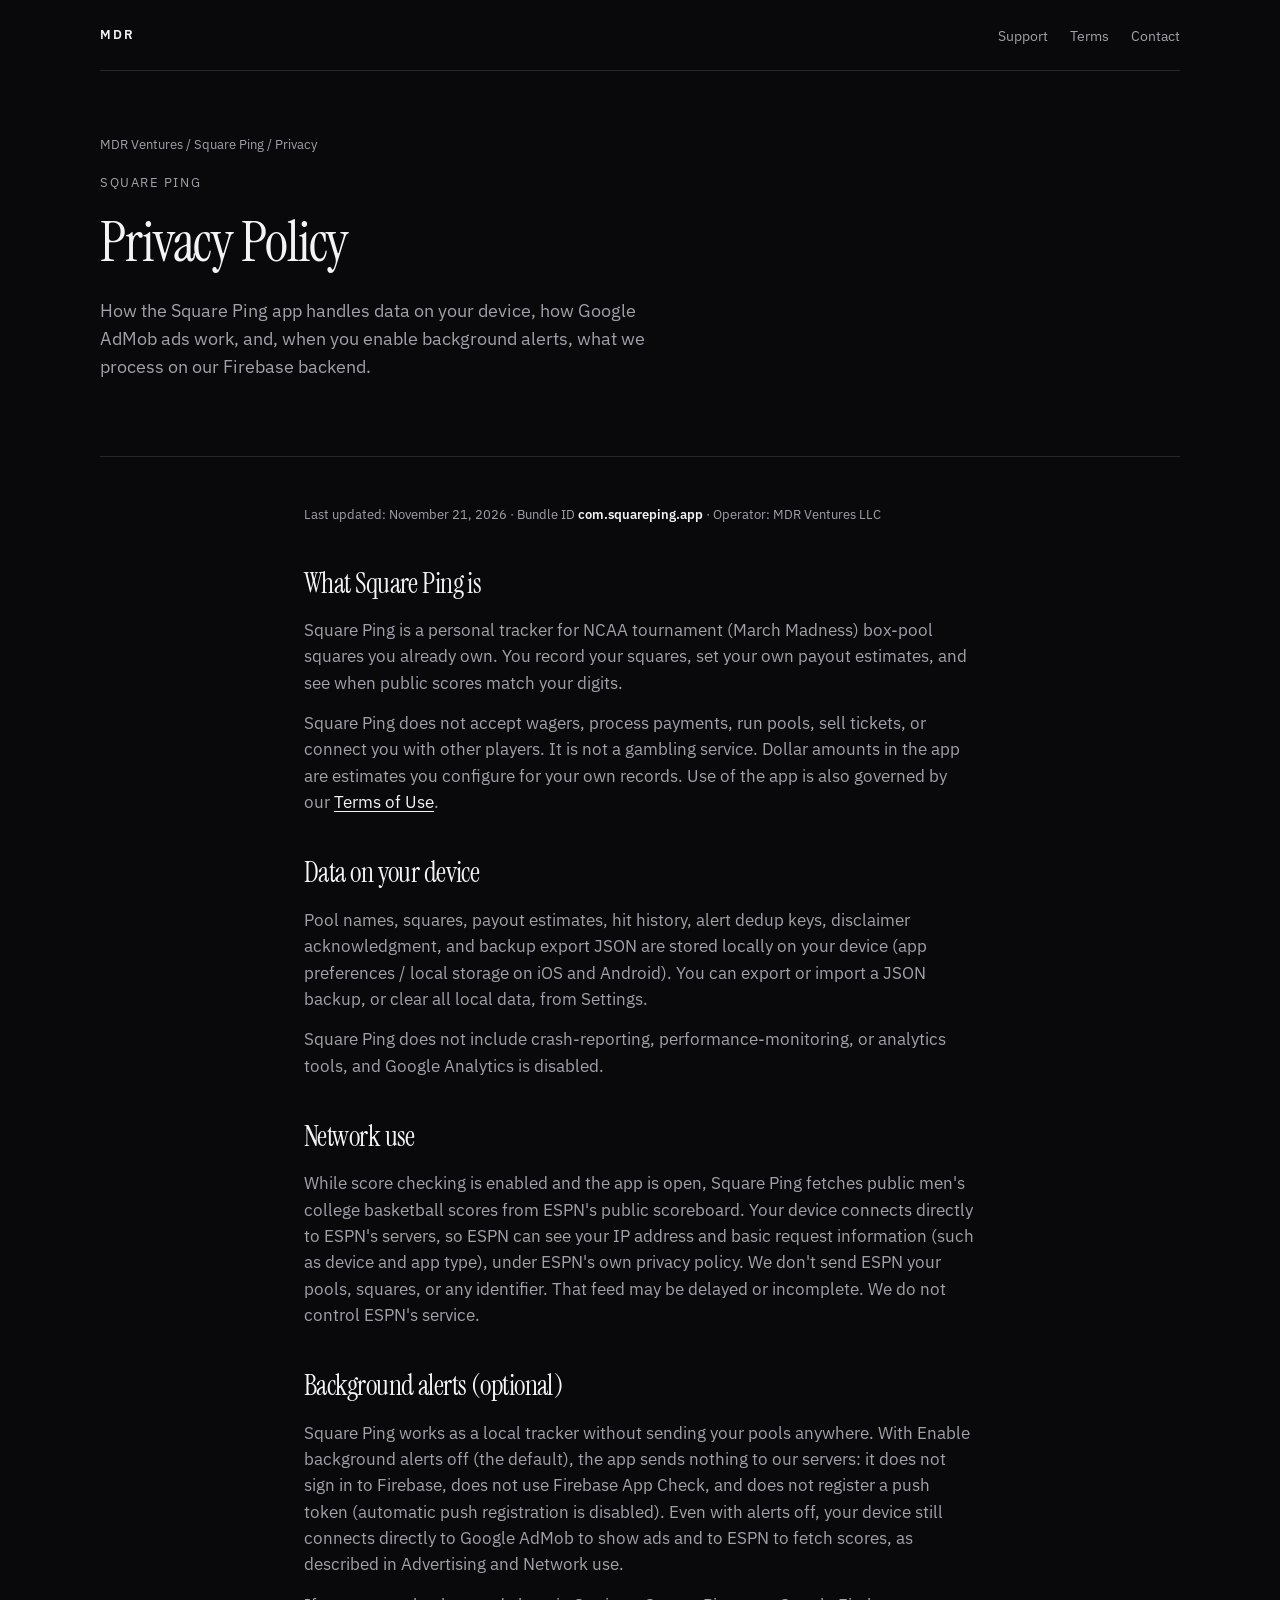
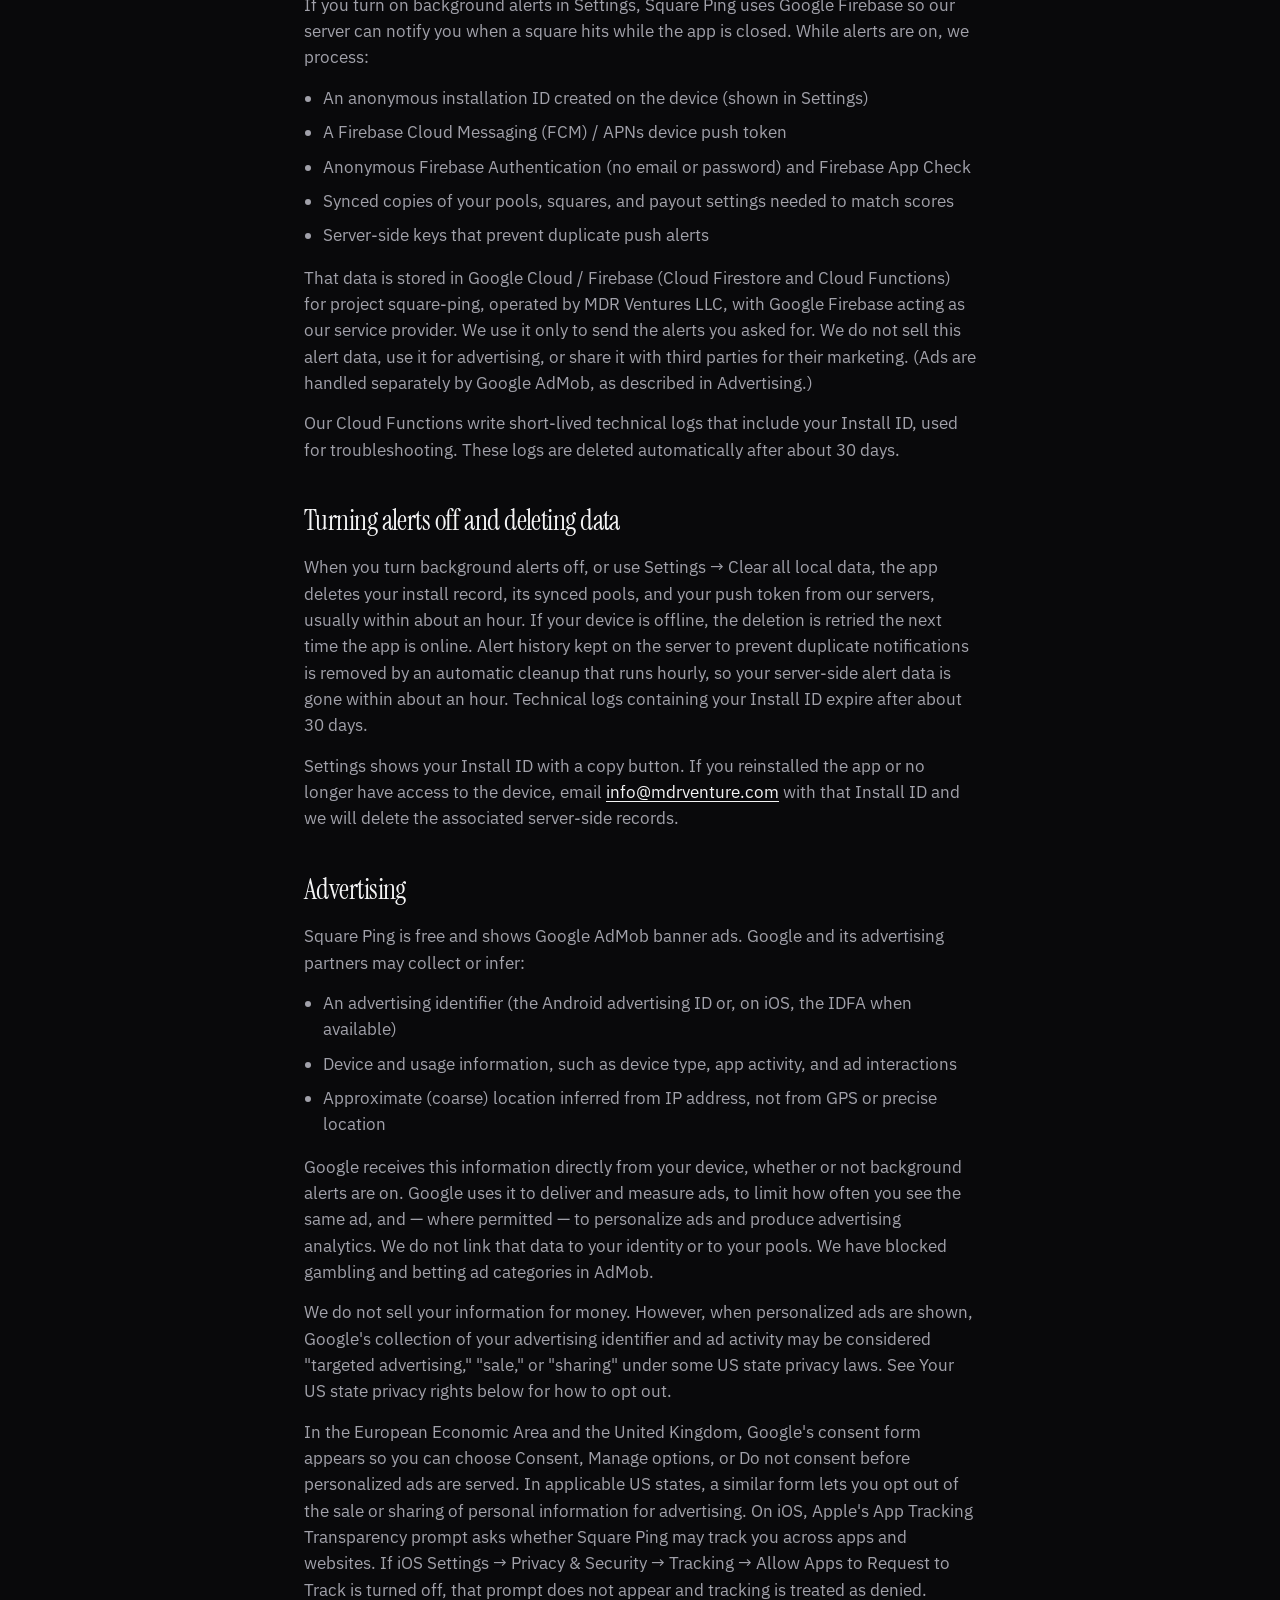
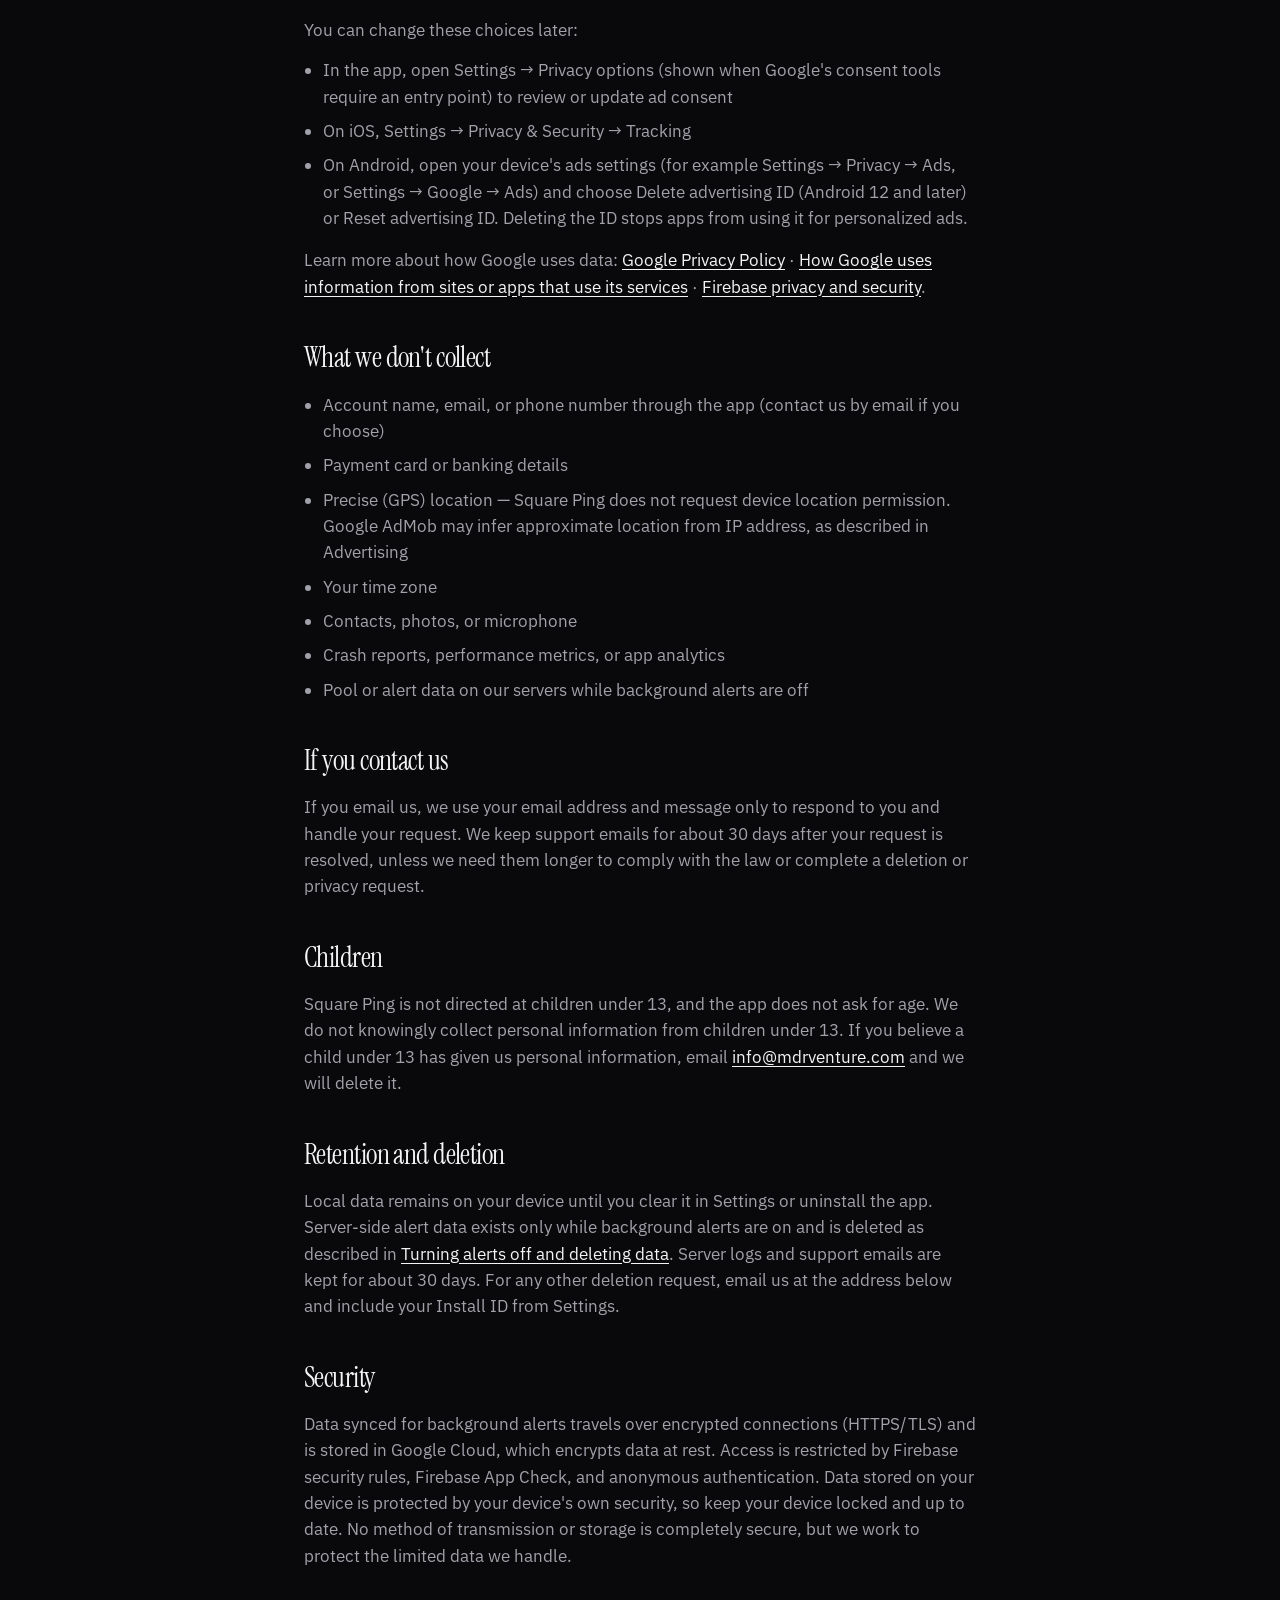
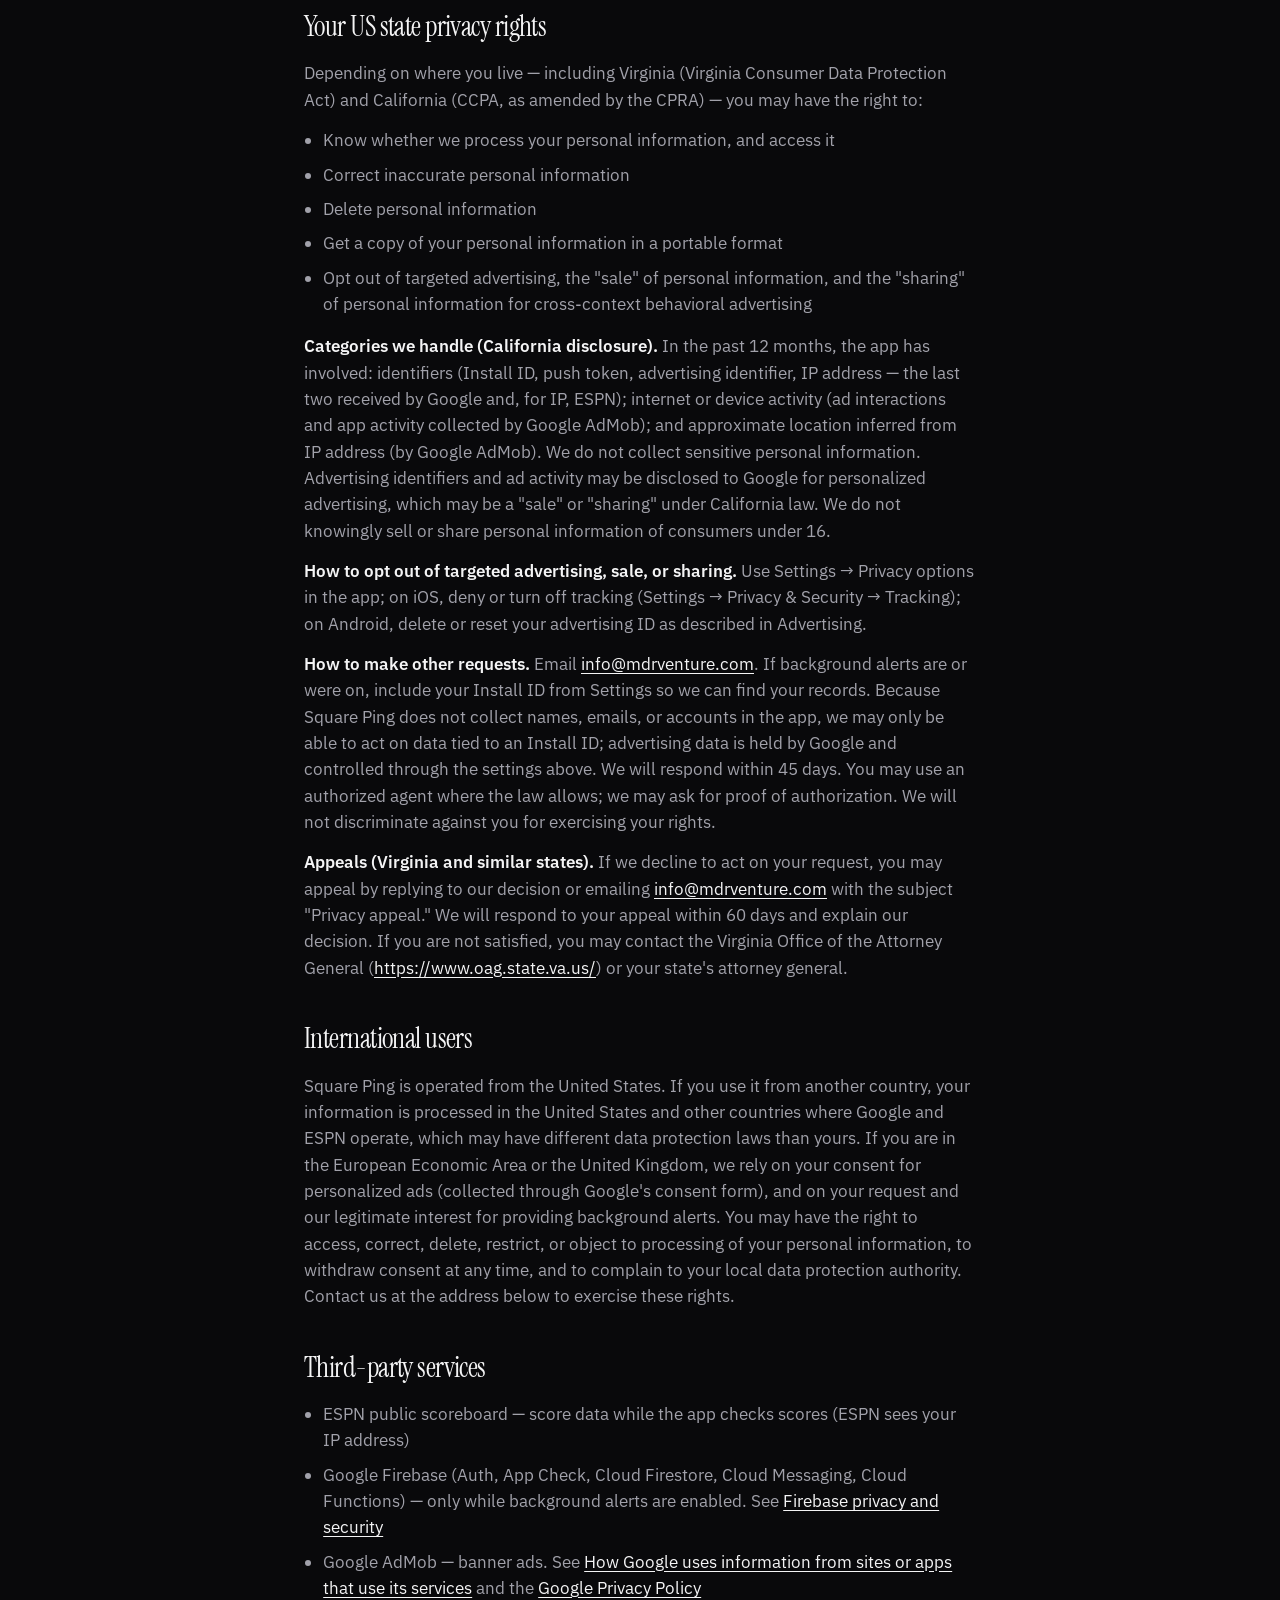
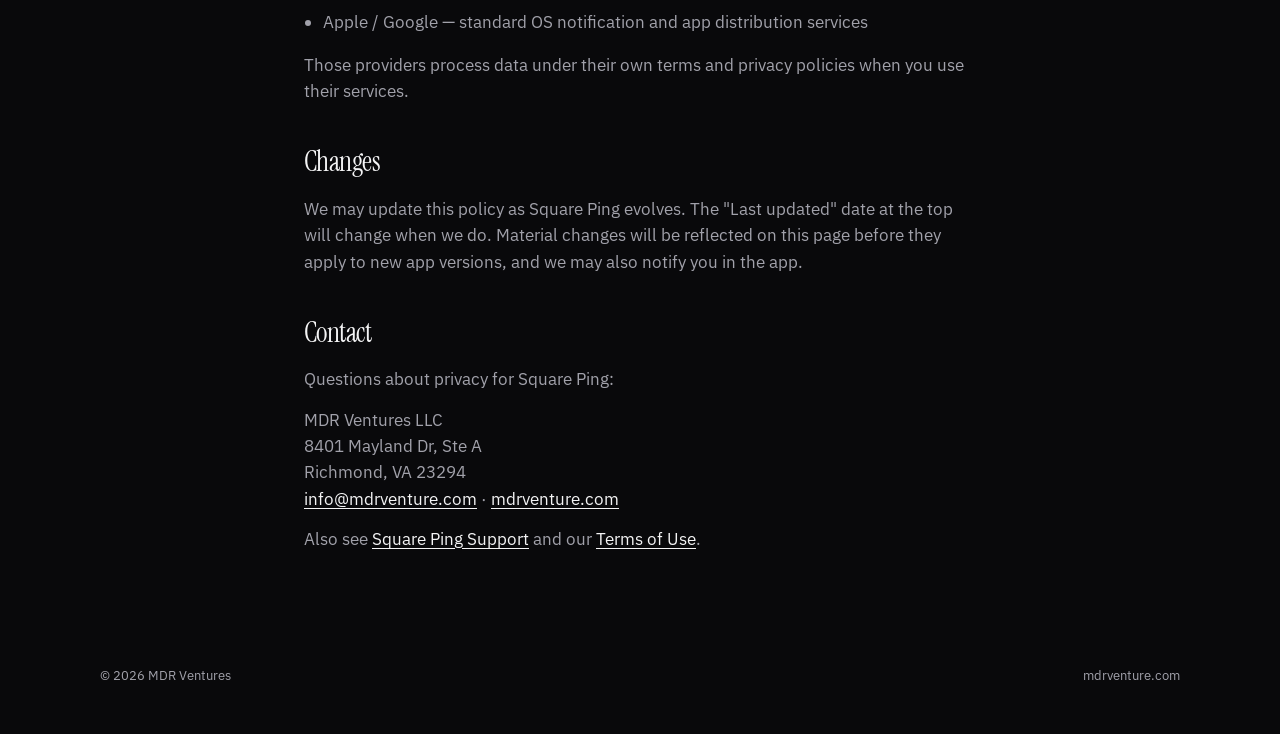
==== commit c1be987c: "Update Square Ping Privacy Policy Replace the privacy page body with the revised Nov 21, 2026 policy" ====
--- a/squareping/privacy/index.html
+++ b/squareping/privacy/index.html
@@ -32,20 +32,21 @@
     </section>
 
     <article class="wrap prose">
-      <p class="meta">Last updated: November 21, 2026 · Bundle ID <strong>com.squareping.app</strong> · Operator: MDR Ventures</p>
+      <p class="meta">Last updated: November 21, 2026 · Bundle ID <strong>com.squareping.app</strong> · Operator: MDR Ventures LLC</p>
 
       <h2>What Square Ping is</h2>
-      <p>Square Ping is a <strong>personal tracker</strong> for NCAA tournament (March Madness) box-pool squares you already own. You record your squares, set your own payout estimates, and see when public scores match your digits.</p>
-      <p>Square Ping does <strong>not</strong> accept wagers, process payments, run pools, sell tickets, or connect you with other players. It is not a gambling service. Dollar amounts in the app are estimates you configure for your own records.</p>
+      <p>Square Ping is a personal tracker for NCAA tournament (March Madness) box-pool squares you already own. You record your squares, set your own payout estimates, and see when public scores match your digits.</p>
+      <p>Square Ping does not accept wagers, process payments, run pools, sell tickets, or connect you with other players. It is not a gambling service. Dollar amounts in the app are estimates you configure for your own records. Use of the app is also governed by our <a href="/squareping/terms/">Terms of Use</a>.</p>
 
       <h2>Data on your device</h2>
-      <p>Pool names, squares, payout estimates, hit history, alert dedup keys, disclaimer acknowledgment, and backup export JSON are stored <strong>locally on your device</strong> (app preferences / local storage on iOS and Android). You can export or import a JSON backup, or clear all local data, from Settings.</p>
+      <p>Pool names, squares, payout estimates, hit history, alert dedup keys, disclaimer acknowledgment, and backup export JSON are stored locally on your device (app preferences / local storage on iOS and Android). You can export or import a JSON backup, or clear all local data, from Settings.</p>
+      <p>Square Ping does not include crash-reporting, performance-monitoring, or analytics tools, and Google Analytics is disabled.</p>
 
       <h2>Network use</h2>
-      <p>While score checking is enabled and the app is open, Square Ping fetches public men’s college basketball scores from ESPN’s public scoreboard. That feed may be delayed or incomplete. We do not control ESPN’s service.</p>
+      <p>While score checking is enabled and the app is open, Square Ping fetches public men&#x27;s college basketball scores from ESPN&#x27;s public scoreboard. Your device connects directly to ESPN&#x27;s servers, so ESPN can see your IP address and basic request information (such as device and app type), under ESPN&#x27;s own privacy policy. We don&#x27;t send ESPN your pools, squares, or any identifier. That feed may be delayed or incomplete. We do not control ESPN&#x27;s service.</p>
 
       <h2>Background alerts (optional)</h2>
-      <p>Square Ping works as a local tracker without sending your pools anywhere. With <strong>Enable background alerts</strong> off (the default), the app sends nothing to our servers: it does not sign in to Firebase, does not use Firebase App Check, and does not register a push token (automatic push registration is disabled).</p>
+      <p>Square Ping works as a local tracker without sending your pools anywhere. With Enable background alerts off (the default), the app sends nothing to our servers: it does not sign in to Firebase, does not use Firebase App Check, and does not register a push token (automatic push registration is disabled). Even with alerts off, your device still connects directly to Google AdMob to show ads and to ESPN to fetch scores, as described in Advertising and Network use.</p>
       <p>If you turn on background alerts in Settings, Square Ping uses Google Firebase so our server can notify you when a square hits while the app is closed. While alerts are on, we process:</p>
       <ul>
         <li>An anonymous installation ID created on the device (shown in Settings)</li>
@@ -54,11 +55,12 @@
         <li>Synced copies of your pools, squares, and payout settings needed to match scores</li>
         <li>Server-side keys that prevent duplicate push alerts</li>
       </ul>
-      <p>That data is stored in Google Cloud / Firebase (Cloud Firestore) for project <strong>square-ping</strong>, operated by MDR Ventures, with Google Firebase acting as our service provider. We use it only to send the alerts you asked for. We do not sell it, use it for advertising, or share it with third parties for their marketing.</p>
+      <p>That data is stored in Google Cloud / Firebase (Cloud Firestore and Cloud Functions) for project square-ping, operated by MDR Ventures LLC, with Google Firebase acting as our service provider. We use it only to send the alerts you asked for. We do not sell this alert data, use it for advertising, or share it with third parties for their marketing. (Ads are handled separately by Google AdMob, as described in Advertising.)</p>
+      <p>Our Cloud Functions write short-lived technical logs that include your Install ID, used for troubleshooting. These logs are deleted automatically after about 30 days.</p>
 
       <h2 id="turning-alerts-off">Turning alerts off and deleting data</h2>
-      <p>When you turn background alerts off, or use Settings → <strong>Clear all local data</strong>, the app deletes your install record, its synced pools, and your push token from our servers. If your device is offline, the deletion is retried the next time the app is online. Alert history kept on the server to prevent duplicate notifications is removed by an automatic cleanup that runs hourly, so your server-side data is gone within about an hour.</p>
-      <p>Settings shows your <strong>Install ID</strong> with a copy button. If you reinstalled the app or no longer have access to the device, email <a href="mailto:info@mdrventure.com">info@mdrventure.com</a> with that Install ID and we will delete the associated server-side records.</p>
+      <p>When you turn background alerts off, or use Settings → Clear all local data, the app deletes your install record, its synced pools, and your push token from our servers, usually within about an hour. If your device is offline, the deletion is retried the next time the app is online. Alert history kept on the server to prevent duplicate notifications is removed by an automatic cleanup that runs hourly, so your server-side alert data is gone within about an hour. Technical logs containing your Install ID expire after about 30 days.</p>
+      <p>Settings shows your Install ID with a copy button. If you reinstalled the app or no longer have access to the device, email <a href="mailto:info@mdrventure.com">info@mdrventure.com</a> with that Install ID and we will delete the associated server-side records.</p>
 
       <h2>Advertising</h2>
       <p>Square Ping is free and shows Google AdMob banner ads. Google and its advertising partners may collect or infer:</p>
@@ -67,48 +69,76 @@
         <li>Device and usage information, such as device type, app activity, and ad interactions</li>
         <li>Approximate (coarse) location inferred from IP address, not from GPS or precise location</li>
       </ul>
-      <p>Google uses this information to deliver and measure ads, to limit how often you see the same ad, and — where permitted — to personalize ads and produce advertising analytics. We do not link that data to your identity or to your pools. We do not sell your information, other than what ad personalization may imply under US state privacy laws.</p>
-      <p>In the European Economic Area and the United Kingdom, Google’s consent form appears so you can choose Consent, Manage options, or Do not consent before personalized ads are served. In applicable US states, a similar form lets you opt out of the sale or sharing of personal information for advertising. On iOS, Apple’s App Tracking Transparency prompt asks whether Square Ping may track you across apps and websites. If iOS Settings → Privacy &amp; Security → Tracking → Allow Apps to Request to Track is turned off, that prompt does not appear and tracking is treated as denied.</p>
+      <p>Google receives this information directly from your device, whether or not background alerts are on. Google uses it to deliver and measure ads, to limit how often you see the same ad, and — where permitted — to personalize ads and produce advertising analytics. We do not link that data to your identity or to your pools. We have blocked gambling and betting ad categories in AdMob.</p>
+      <p>We do not sell your information for money. However, when personalized ads are shown, Google&#x27;s collection of your advertising identifier and ad activity may be considered &quot;targeted advertising,&quot; &quot;sale,&quot; or &quot;sharing&quot; under some US state privacy laws. See Your US state privacy rights below for how to opt out.</p>
+      <p>In the European Economic Area and the United Kingdom, Google&#x27;s consent form appears so you can choose Consent, Manage options, or Do not consent before personalized ads are served. In applicable US states, a similar form lets you opt out of the sale or sharing of personal information for advertising. On iOS, Apple&#x27;s App Tracking Transparency prompt asks whether Square Ping may track you across apps and websites. If iOS Settings → Privacy &amp; Security → Tracking → Allow Apps to Request to Track is turned off, that prompt does not appear and tracking is treated as denied.</p>
       <p>You can change these choices later:</p>
       <ul>
-        <li>In the app, open Settings → <strong>Privacy options</strong> (shown when Google’s consent tools require an entry point) to review or update ad consent</li>
+        <li>In the app, open Settings → Privacy options (shown when Google&#x27;s consent tools require an entry point) to review or update ad consent</li>
         <li>On iOS, Settings → Privacy &amp; Security → Tracking</li>
-        <li>On Android, your device’s advertising or ads-personalization settings (for example Settings → Google → Ads)</li>
+        <li>On Android, open your device&#x27;s ads settings (for example Settings → Privacy → Ads, or Settings → Google → Ads) and choose Delete advertising ID (Android 12 and later) or Reset advertising ID. Deleting the ID stops apps from using it for personalized ads.</li>
       </ul>
+      <p>Learn more about how Google uses data: <a href="https://policies.google.com/privacy">Google Privacy Policy</a> · <a href="https://policies.google.com/technologies/partner-sites">How Google uses information from sites or apps that use its services</a> · <a href="https://firebase.google.com/support/privacy">Firebase privacy and security</a>.</p>
 
-      <h2>What we don’t collect</h2>
+      <h2>What we don&#x27;t collect</h2>
       <ul>
         <li>Account name, email, or phone number through the app (contact us by email if you choose)</li>
         <li>Payment card or banking details</li>
         <li>Precise (GPS) location — Square Ping does not request device location permission. Google AdMob may infer approximate location from IP address, as described in Advertising</li>
         <li>Your time zone</li>
         <li>Contacts, photos, or microphone</li>
+        <li>Crash reports, performance metrics, or app analytics</li>
         <li>Pool or alert data on our servers while background alerts are off</li>
       </ul>
 
+      <h2>If you contact us</h2>
+      <p>If you email us, we use your email address and message only to respond to you and handle your request. We keep support emails for about 30 days after your request is resolved, unless we need them longer to comply with the law or complete a deletion or privacy request.</p>
+
       <h2>Children</h2>
-      <p>Square Ping is not directed at children under 13. We do not knowingly collect personal information from children under 13.</p>
+      <p>Square Ping is not directed at children under 13, and the app does not ask for age. We do not knowingly collect personal information from children under 13. If you believe a child under 13 has given us personal information, email <a href="mailto:info@mdrventure.com">info@mdrventure.com</a> and we will delete it.</p>
 
       <h2>Retention and deletion</h2>
-      <p>Local data remains on your device until you clear it in Settings or uninstall the app. Server-side alert data exists only while background alerts are on and is deleted as described in <a href="#turning-alerts-off">Turning alerts off and deleting data</a>. For any other deletion request, email us at the address below and include your Install ID from Settings.</p>
+      <p>Local data remains on your device until you clear it in Settings or uninstall the app. Server-side alert data exists only while background alerts are on and is deleted as described in <a href="#turning-alerts-off">Turning alerts off and deleting data</a>. Server logs and support emails are kept for about 30 days. For any other deletion request, email us at the address below and include your Install ID from Settings.</p>
+
+      <h2>Security</h2>
+      <p>Data synced for background alerts travels over encrypted connections (HTTPS/TLS) and is stored in Google Cloud, which encrypts data at rest. Access is restricted by Firebase security rules, Firebase App Check, and anonymous authentication. Data stored on your device is protected by your device&#x27;s own security, so keep your device locked and up to date. No method of transmission or storage is completely secure, but we work to protect the limited data we handle.</p>
+
+      <h2>Your US state privacy rights</h2>
+      <p>Depending on where you live — including Virginia (Virginia Consumer Data Protection Act) and California (CCPA, as amended by the CPRA) — you may have the right to:</p>
+      <ul>
+        <li>Know whether we process your personal information, and access it</li>
+        <li>Correct inaccurate personal information</li>
+        <li>Delete personal information</li>
+        <li>Get a copy of your personal information in a portable format</li>
+        <li>Opt out of targeted advertising, the &quot;sale&quot; of personal information, and the &quot;sharing&quot; of personal information for cross-context behavioral advertising</li>
+      </ul>
+      <p><strong>Categories we handle (California disclosure).</strong> In the past 12 months, the app has involved: identifiers (Install ID, push token, advertising identifier, IP address — the last two received by Google and, for IP, ESPN); internet or device activity (ad interactions and app activity collected by Google AdMob); and approximate location inferred from IP address (by Google AdMob). We do not collect sensitive personal information. Advertising identifiers and ad activity may be disclosed to Google for personalized advertising, which may be a &quot;sale&quot; or &quot;sharing&quot; under California law. We do not knowingly sell or share personal information of consumers under 16.</p>
+      <p><strong>How to opt out of targeted advertising, sale, or sharing.</strong> Use Settings → Privacy options in the app; on iOS, deny or turn off tracking (Settings → Privacy &amp; Security → Tracking); on Android, delete or reset your advertising ID as described in Advertising.</p>
+      <p><strong>How to make other requests.</strong> Email <a href="mailto:info@mdrventure.com">info@mdrventure.com</a>. If background alerts are or were on, include your Install ID from Settings so we can find your records. Because Square Ping does not collect names, emails, or accounts in the app, we may only be able to act on data tied to an Install ID; advertising data is held by Google and controlled through the settings above. We will respond within 45 days. You may use an authorized agent where the law allows; we may ask for proof of authorization. We will not discriminate against you for exercising your rights.</p>
+      <p><strong>Appeals (Virginia and similar states).</strong> If we decline to act on your request, you may appeal by replying to our decision or emailing <a href="mailto:info@mdrventure.com">info@mdrventure.com</a> with the subject &quot;Privacy appeal.&quot; We will respond to your appeal within 60 days and explain our decision. If you are not satisfied, you may contact the Virginia Office of the Attorney General (<a href="https://www.oag.state.va.us/">https://www.oag.state.va.us/</a>) or your state&#x27;s attorney general.</p>
+
+      <h2>International users</h2>
+      <p>Square Ping is operated from the United States. If you use it from another country, your information is processed in the United States and other countries where Google and ESPN operate, which may have different data protection laws than yours. If you are in the European Economic Area or the United Kingdom, we rely on your consent for personalized ads (collected through Google&#x27;s consent form), and on your request and our legitimate interest for providing background alerts. You may have the right to access, correct, delete, restrict, or object to processing of your personal information, to withdraw consent at any time, and to complain to your local data protection authority. Contact us at the address below to exercise these rights.</p>
 
       <h2>Third-party services</h2>
       <ul>
-        <li><strong>ESPN public scoreboard</strong> — score data while the app checks scores</li>
-        <li><strong>Google Firebase</strong> (Auth, App Check, Cloud Firestore, Cloud Messaging, Cloud Functions) — only while background alerts are enabled</li>
-        <li><strong>Google AdMob</strong> — banner ads. See <a href="https://policies.google.com/technologies/partner-sites">how Google uses data from partners</a></li>
-        <li><strong>Apple / Google</strong> — standard OS notification and app distribution services</li>
+        <li>ESPN public scoreboard — score data while the app checks scores (ESPN sees your IP address)</li>
+        <li>Google Firebase (Auth, App Check, Cloud Firestore, Cloud Messaging, Cloud Functions) — only while background alerts are enabled. See <a href="https://firebase.google.com/support/privacy">Firebase privacy and security</a></li>
+        <li>Google AdMob — banner ads. See <a href="https://policies.google.com/technologies/partner-sites">How Google uses information from sites or apps that use its services</a> and the <a href="https://policies.google.com/privacy">Google Privacy Policy</a></li>
+        <li>Apple / Google — standard OS notification and app distribution services</li>
       </ul>
       <p>Those providers process data under their own terms and privacy policies when you use their services.</p>
 
       <h2>Changes</h2>
-      <p>We may update this policy as Square Ping evolves. The “Last updated” date at the top will change when we do. Material changes will be reflected on this page before they apply to new app versions.</p>
+      <p>We may update this policy as Square Ping evolves. The &quot;Last updated&quot; date at the top will change when we do. Material changes will be reflected on this page before they apply to new app versions, and we may also notify you in the app.</p>
 
       <h2>Contact</h2>
       <p>Questions about privacy for Square Ping:</p>
-      <p><a href="mailto:info@mdrventure.com">info@mdrventure.com</a><br />
-      MDR Ventures · mdrventure.com</p>
-      <p>Also see <a href="/squareping/support/">Square Ping Support</a> and <a href="/squareping/terms/">Terms of Use</a>.</p>
+      <p>MDR Ventures LLC<br />
+      8401 Mayland Dr, Ste A<br />
+      Richmond, VA 23294<br />
+      <a href="mailto:info@mdrventure.com">info@mdrventure.com</a> · <a href="/">mdrventure.com</a></p>
+      <p>Also see <a href="/squareping/support/">Square Ping Support</a> and our <a href="/squareping/terms/">Terms of Use</a>.</p>
     </article>
   </main>
 
